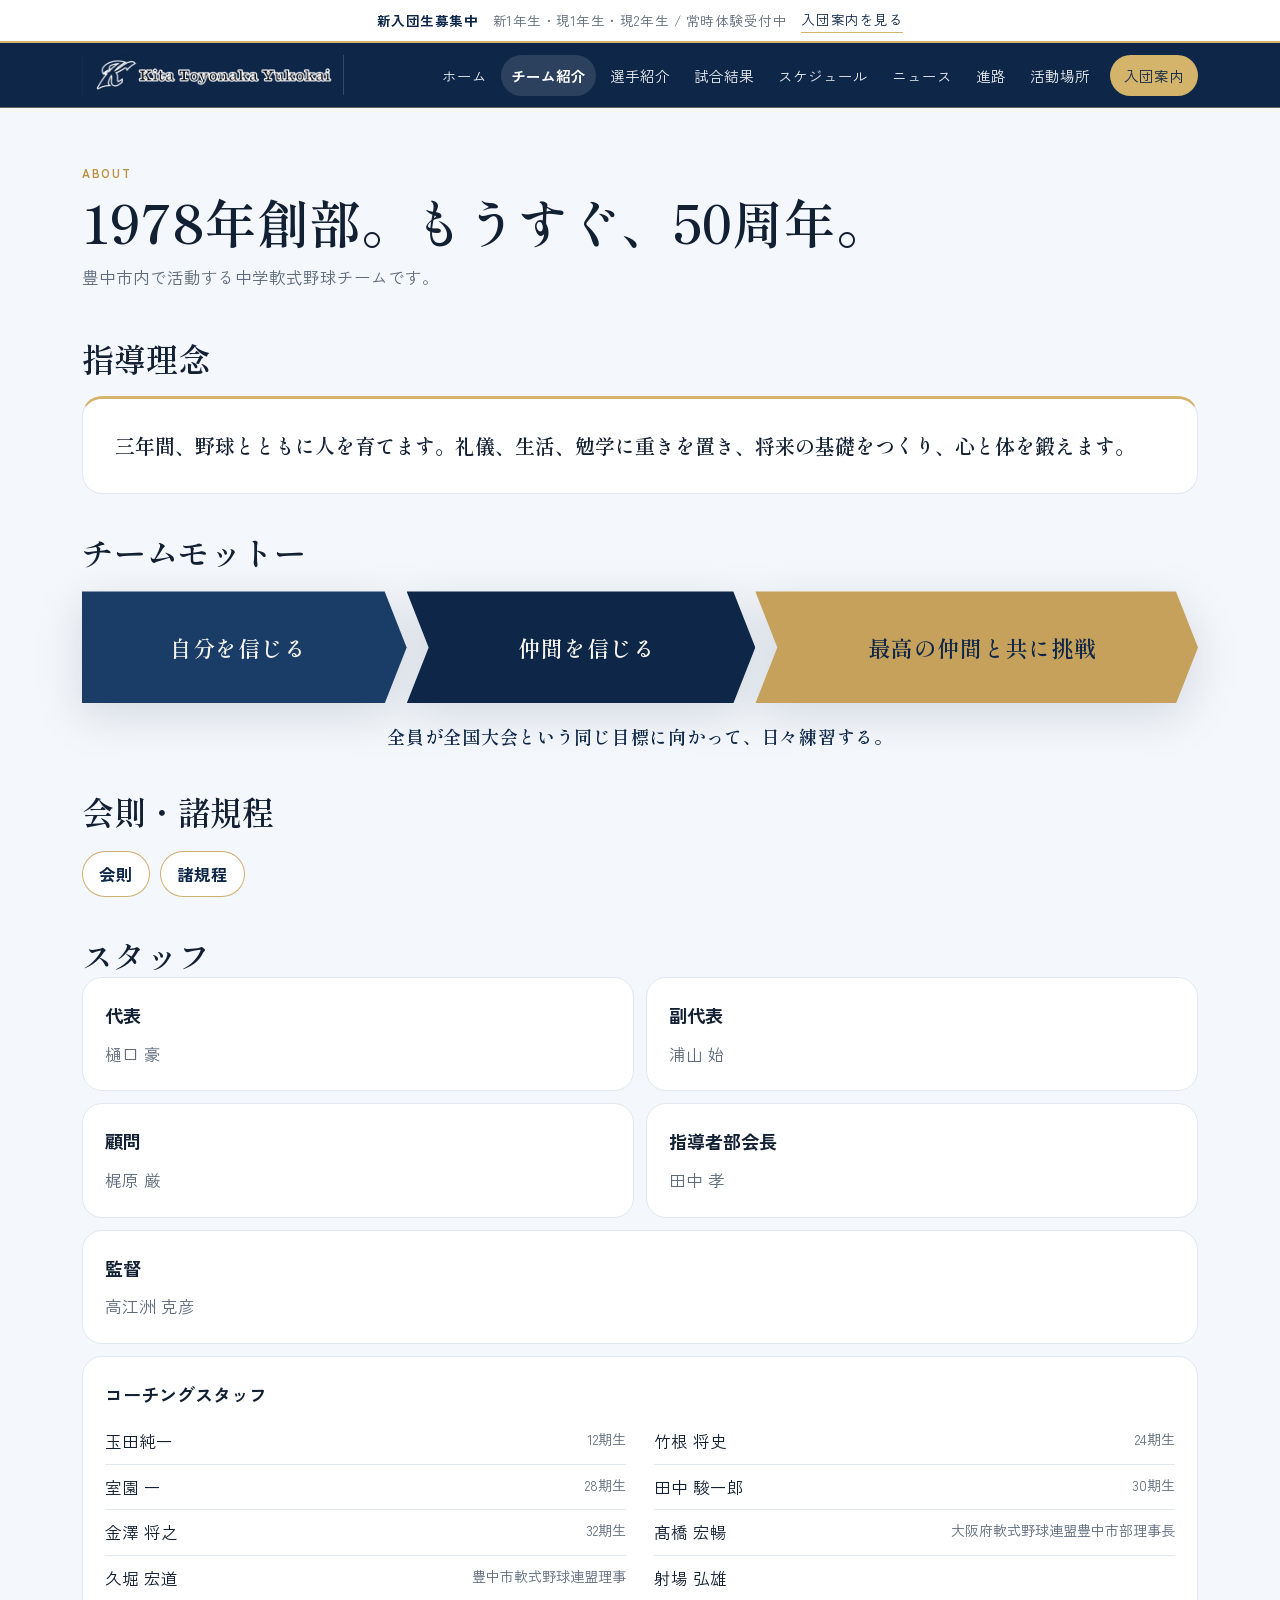
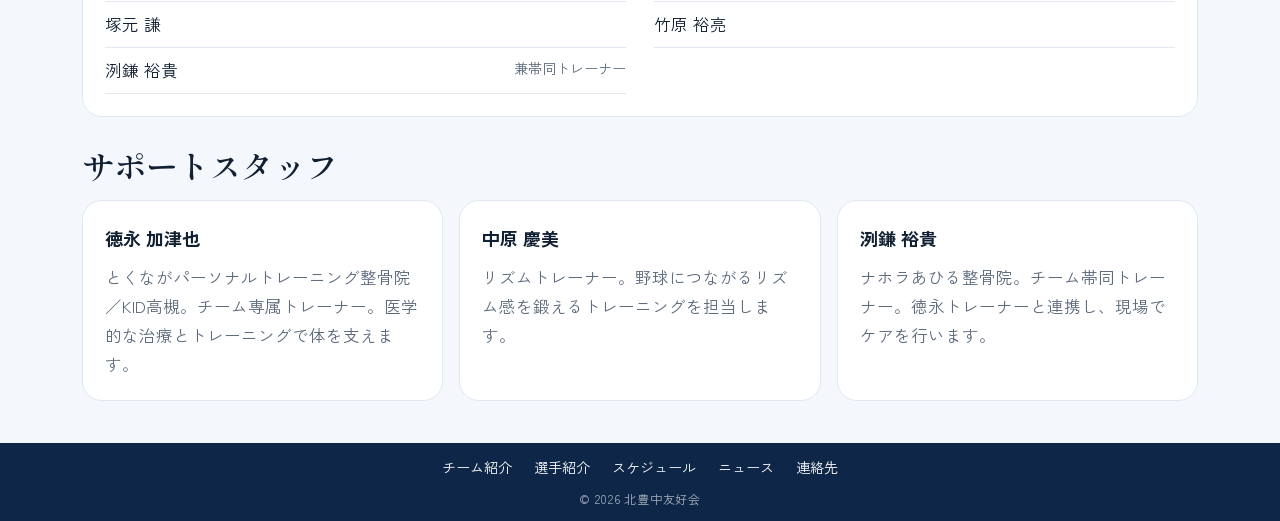
==== about.html @ ba179a0b "HP renewal" ====
<!DOCTYPE html>
<html lang="ja">
<head>
  <meta charset="utf-8">
  <meta name="viewport" content="width=device-width, initial-scale=1">
  <title>チーム紹介 | 北豊中友好会</title>
  <meta name="description" content="1978年創部、もうすぐ50周年を迎える北豊中友好会。指導理念、会則、諸規程、スタッフ紹介。">
  <link rel="icon" href="favicon.png" type="image/png">
  <link rel="preconnect" href="https://fonts.googleapis.com">
  <link rel="preconnect" href="https://fonts.gstatic.com" crossorigin>
  <link href="https://fonts.googleapis.com/css2?family=Shippori+Mincho:wght@500;600;700&family=Zen+Kaku+Gothic+New:wght@400;500;700&display=swap" rel="stylesheet">
  <link rel="stylesheet" href="css/styles.css?v=20261017e">
</head>
<body>
  <a class="skip" href="#main">本文へ</a>
  <header class="site-header">
    <div class="recruit-bar">
      <strong>新入団生募集中</strong>
      <span>新1年生・現1年生・現2年生 / 常時体験受付中</span>
      <a href="join.html">入団案内を見る</a>
    </div>
    <div class="header-row">
      <a class="brand" href="index.html"><img class="brand-logo" src="images/logo-wordmark.png" alt="北豊中友好会 Kita Toyonaka Yukokai"></a>
      <button class="nav-toggle" type="button" data-nav-toggle aria-expanded="false" aria-controls="site-nav">メニュー</button>
      <nav class="nav" id="site-nav" data-nav aria-label="メイン">
        <a href="index.html">ホーム</a>
        <a href="about.html" aria-current="page">チーム紹介</a>
        <a href="roster.html">選手紹介</a>
        <a href="results.html">試合結果</a>
        <a href="schedule.html">スケジュール</a>
        <a href="news.html">ニュース</a>
        <a href="pathways.html">進路</a>
        <a href="grounds.html">活動場所</a>
        <a class="nav-cta" href="join.html">入団案内</a>
      </nav>
    </div>
  </header>
  <main id="main">
    <div class="wrap">
      <header class="page-hero">
        <p class="kicker">ABOUT</p>
        <h1>1978年創部。もうすぐ、50周年。</h1>
        <p class="intro">豊中市内で活動する中学軟式野球チームです。</p>
      </header>

      <section>
        <h2 class="block-title">指導理念</h2>
        <div class="card creed-box">
          <p>三年間、野球とともに人を育てます。礼儀、生活、勉学に重きを置き、将来の基礎をつくり、心と体を鍛えます。</p>
        </div>
      </section>

      <section>
        <h2 class="block-title">チームモットー</h2>
        <ol class="motto">
          <li>自分を信じる</li>
          <li>仲間を信じる</li>
          <li>最高の仲間と共に挑戦</li>
        </ol>
        <p class="motto-line">全員が全国大会という同じ目標に向かって、日々練習する。</p>
      </section>

      <section>
        <h2 class="block-title">会則・諸規程</h2>
        <div class="doc-links">
          <a href="docs/kaisoku.pdf" target="_blank" rel="noopener noreferrer">会則</a>
          <a href="docs/shokitei.pdf" target="_blank" rel="noopener noreferrer">諸規程</a>
        </div>
      </section>

      <section>
        <h2 class="block-title">スタッフ</h2>
        <div class="staff">
          <article class="card"><h3>代表</h3><p>樋口 豪</p></article>
          <article class="card"><h3>副代表</h3><p>浦山 始</p></article>
          <article class="card"><h3>顧問</h3><p>梶原 厳</p></article>
          <article class="card"><h3>指導者部会長</h3><p>田中 孝</p></article>
          <article class="card staff-wide"><h3>監督</h3><p>高江洲 克彦</p></article>
          <article class="card staff-wide">
            <h3>コーチングスタッフ</h3>
            <ul class="staff-list">
              <li>玉田純一<span>12期生</span></li>
              <li>竹根 将史<span>24期生</span></li>
              <li>室園 一<span>28期生</span></li>
              <li>田中 駿一郎<span>30期生</span></li>
              <li>金澤 将之<span>32期生</span></li>
              <li>髙橋 宏暢<span>大阪府軟式野球連盟豊中市部理事長</span></li>
              <li>久堀 宏道<span>豊中市軟式野球連盟理事</span></li>
              <li>射場 弘雄</li>
              <li>塚元 謙</li>
              <li>竹原 裕亮</li>
              <li>洌鎌 裕貴<span>兼帯同トレーナー</span></li>
            </ul>
          </article>
        </div>
        <h3 class="block-title staff-sub">サポートスタッフ</h3>
        <div class="grid-3">
          <article class="card">
            <h3>徳永 加津也</h3>
            <p>とくながパーソナルトレーニング整骨院／KID高槻。チーム専属トレーナー。医学的な治療とトレーニングで体を支えます。</p>
          </article>
          <article class="card">
            <h3>中原 慶美</h3>
            <p>リズムトレーナー。野球につながるリズム感を鍛えるトレーニングを担当します。</p>
          </article>
          <article class="card">
            <h3>洌鎌 裕貴</h3>
            <p>ナホラあひる整骨院。チーム帯同トレーナー。徳永トレーナーと連携し、現場でケアを行います。</p>
          </article>
        </div>
      </section>
    </div>
  </main>
  <footer class="site-footer">
  <nav class="wrap footer-nav" aria-label="フッター">
    <a href="about.html">チーム紹介</a>
    <a href="roster.html">選手紹介</a>
    <a href="schedule.html">スケジュール</a>
    <a href="news.html">ニュース</a>
    <a href="contact.html">連絡先</a>
  </nav>
  <p class="copyright">© 2026 北豊中友好会</p>
</footer>
  <script src="js/main.js"></script>
</body>
</html>
---- css/styles.css ----
:root {
  --bg: #f4f7fb;
  --paper: #ffffff;
  --ink: #122033;
  --muted: #5d6b7c;
  --line: #e2e8f1;
  --forest: #0e2748;
  --forest-2: #1c4578;
  --leaf: #b8923f;
  --mist: #e8eef6;
  --sand: #f8f4ec;
  --clay: #c6a15b;
  --gold: #d4b36a;
  --shadow: 0 18px 40px rgba(14, 39, 72, 0.08);
  --serif: "Shippori Mincho", "Yu Mincho", "Hiragino Mincho ProN", serif;
  --sans: "Zen Kaku Gothic New", "Hiragino Sans", "Yu Gothic", sans-serif;
  --header: 112px;
}

* { box-sizing: border-box; }
html { scroll-behavior: smooth; }
body {
  margin: 0;
  color: var(--ink);
  background: var(--bg);
  font-family: var(--sans);
  font-size: 16.5px;
  line-height: 1.75;
}
img { max-width: 100%; }
a { color: var(--forest-2); }
a:hover { color: var(--clay); }
a:focus-visible, button:focus-visible, input:focus-visible, select:focus-visible, textarea:focus-visible {
  outline: 3px solid var(--leaf);
  outline-offset: 2px;
}
.skip {
  position: absolute;
  left: 16px;
  top: -40px;
  background: #fff;
  padding: 8px 12px;
  z-index: 20;
}
.skip:focus { top: 8px; }

.site-header {
  position: sticky;
  top: 0;
  z-index: 30;
  background: #0e2748;
  box-shadow: inset 0 -1px 0 rgba(212, 179, 106, 0.45);
}
.recruit-bar {
  display: flex;
  justify-content: center;
  gap: 14px;
  align-items: center;
  flex-wrap: wrap;
  background: #fff;
  color: var(--forest);
  border-bottom: 2px solid var(--gold);
  font-size: 13.5px;
  letter-spacing: 0.04em;
  padding: 8px 18px;
}
.recruit-bar span { color: var(--muted); }
.recruit-bar a {
  color: var(--forest);
  text-decoration: none;
  border-bottom: 1px solid var(--gold);
}
.recruit-bar strong { font-weight: 700; }
.header-row {
  max-width: 1160px;
  margin: 0 auto;
  padding: 12px 22px;
  display: flex;
  align-items: center;
  gap: 18px;
}
.brand {
  display: flex;
  align-items: center;
  text-decoration: none;
  color: #fff;
  min-width: 0;
}
.brand-logo {
  display: block;
  height: 40px;
  width: auto;
}
.mark {
  width: 48px;
  height: 48px;
  padding: 7px;
  border-radius: 50%;
  background: var(--forest);
  box-shadow: 0 0 0 1px rgba(212, 179, 106, 0.75);
  object-fit: contain;
  display: block;
}
.brand-name { font-family: var(--serif); font-size: 18px; line-height: 1.2; font-weight: 600; }
.brand-en { display: block; font-family: var(--sans); font-size: 10px; letter-spacing: 0.14em; color: var(--muted); margin-top: 2px; }
.nav-toggle {
  margin-left: auto;
  display: none;
  border: 1px solid rgba(255, 255, 255, 0.45);
  background: transparent;
  color: #fff;
  border-radius: 999px;
  padding: 8px 14px;
  font: inherit;
  cursor: pointer;
}
.nav {
  margin-left: auto;
  display: flex;
  align-items: center;
  gap: 4px;
}
.nav a {
  text-decoration: none;
  color: rgba(255, 255, 255, 0.92);
  font-size: 14.5px;
  padding: 8px 10px;
  border-radius: 999px;
}
.nav a:hover { color: var(--gold); }
.nav a[aria-current="page"] { background: rgba(255, 255, 255, 0.12); color: #fff; font-weight: 700; }
.nav a.nav-cta {
  background: var(--gold);
  color: var(--forest);
  margin-left: 6px;
  padding: 8px 14px;
}
.nav a.nav-cta:hover { color: var(--forest); background: #e2c98a; }

.wrap { max-width: 1160px; margin: 0 auto; padding: 0 22px; }
.hero {
  position: relative;
  overflow: hidden;
  color: #f7f8fb;
  background:
    radial-gradient(900px 420px at 100% 0%, rgba(212, 179, 106, 0.28), transparent 52%),
    linear-gradient(155deg, #0b1c33 0%, #14325c 58%, #24548a 100%);
}
.hero-inner {
  position: relative;
  z-index: 1;
  max-width: 1160px;
  margin: 0 auto;
  padding: 52px 22px 36px;
  display: grid;
  grid-template-columns: 1.15fr 0.85fr;
  gap: 48px;
  align-items: center;
}
.hero-home {
  color: var(--ink);
  background: linear-gradient(180deg, #ffffff 0%, #f7f5f0 100%);
}
.hero-home .hero-inner {
  grid-template-columns: minmax(0, 640px);
  padding: 68px 22px 56px;
}
.hero-home .eyebrow { color: var(--leaf); }
.hero-home .eyebrow::before {
  content: "";
  display: block;
  width: 36px;
  height: 1px;
  margin-bottom: 14px;
  background: var(--gold);
}
.hero-home h1 { color: var(--forest); }
.hero-home .lede { color: var(--muted); }
.hero-home.hero-split .hero-inner {
  grid-template-columns: minmax(0, 1.15fr) minmax(0, 0.85fr);
  align-items: center;
}
.hero-home .btn-line {
  color: var(--forest);
  border-color: rgba(14, 39, 72, 0.35);
}
.hero-home .btn-line:hover {
  color: var(--forest);
  background: rgba(14, 39, 72, 0.06);
}
.hero-home .hero-card {
  background: rgba(255, 255, 255, 0.86);
  border: 1px solid rgba(198, 161, 91, 0.55);
  color: var(--ink);
  box-shadow: 0 12px 28px rgba(14, 39, 72, 0.06);
}
.field-lines {
  position: absolute;
  inset: 0;
  width: 100%;
  height: 100%;
  pointer-events: none;
}
.field-lines line {
  stroke: rgba(198, 161, 91, 0.28);
  stroke-width: 1;
  stroke-linecap: round;
  vector-effect: non-scaling-stroke;
}
.eyebrow {
  letter-spacing: 0.18em;
  font-size: 12px;
  text-transform: uppercase;
  color: rgba(232, 210, 160, 0.92);
  margin: 0 0 14px;
}
.hero h1 {
  font-family: var(--serif);
  font-weight: 600;
  font-size: clamp(46px, 6vw, 78px);
  line-height: 1.08;
  margin: 0 0 18px;
}
.lede { font-size: 18px; max-width: 38rem; margin: 0 0 28px; color: rgba(247, 251, 248, 0.92); }
.hero-inner .lede:last-child { margin-bottom: 0; }
.actions { display: flex; flex-wrap: wrap; gap: 12px; }
.btn {
  display: inline-flex;
  align-items: center;
  justify-content: center;
  text-decoration: none;
  border-radius: 999px;
  padding: 12px 18px;
  font-weight: 700;
  border: 1px solid transparent;
}
.btn-light { background: #fff; color: var(--forest); }
.btn-light:hover { color: var(--clay); }
.btn-line { background: transparent; color: #fff; border-color: rgba(255, 255, 255, 0.45); }
.btn-line:hover { color: #fff; background: rgba(255, 255, 255, 0.08); }
.btn-solid { background: var(--forest); color: #fff; }
.btn-solid:hover { color: #fff; background: var(--forest-2); }
.btn-clay { background: var(--gold); color: var(--forest); }
.btn-clay:hover { color: var(--forest); background: #e2c98a; }
.hero-card {
  background: rgba(255, 255, 255, 0.1);
  border: 1px solid rgba(255, 255, 255, 0.18);
  border-radius: 22px;
  padding: 22px;
  backdrop-filter: blur(8px);
}
.hero-card p { margin: 0; }
.hero-card ol { margin: 14px 0 0; padding-left: 1.2em; }
.hero-card li { margin: 6px 0; }
.diamond {
  position: absolute;
  left: -160px;
  bottom: -180px;
  width: 280px;
  height: 280px;
  border: 1px solid rgba(255, 255, 255, 0.16);
  transform: rotate(45deg);
  border-radius: 28px;
}

.page-hero { padding: 54px 0 18px; }
.page-hero h1 {
  font-family: var(--serif);
  font-size: clamp(34px, 5vw, 52px);
  line-height: 1.2;
  margin: 8px 0 10px;
  font-weight: 600;
}
.kicker { margin: 0; color: var(--leaf); letter-spacing: 0.14em; font-size: 12px; font-weight: 700; }

section { padding: 28px 0 10px; }
.section-head { display: flex; justify-content: space-between; gap: 16px; align-items: end; margin-bottom: 18px; }
.section-head h2, .block-title {
  font-family: var(--serif);
  font-size: 32px;
  line-height: 1.3;
  margin: 0;
  font-weight: 600;
}
.section-head p, .intro { color: var(--muted); margin: 8px 0 0; }

.panel {
  background: var(--paper);
  border: 1px solid var(--line);
  border-radius: 24px;
  box-shadow: var(--shadow);
}
.recruit-panel {
  margin-top: 22px;
  position: relative;
  z-index: 2;
  display: grid;
  grid-template-columns: 1.4fr 0.8fr;
  gap: 0;
  overflow: hidden;
}
.recruit-copy { padding: 32px; }
.recruit-copy h2 { font-family: var(--serif); font-size: 34px; margin: 0 0 8px; font-weight: 600; }
.badge {
  display: inline-block;
  background: #f3e6c4;
  color: var(--forest);
  border-radius: 999px;
  padding: 4px 10px;
  font-size: 12px;
  font-weight: 700;
  letter-spacing: 0.06em;
}
.contact-side {
  background: var(--sand);
  padding: 32px;
  display: flex;
  flex-direction: column;
  justify-content: center;
  gap: 12px;
}
.contact-side a.big {
  display: block;
  text-decoration: none;
  color: var(--ink);
  font-weight: 700;
  font-size: 20px;
}
.contact-side span { display: block; color: var(--muted); font-size: 13px; font-weight: 500; }

.grid-3 { display: grid; grid-template-columns: repeat(3, 1fr); gap: 16px; }
.grid-2 { display: grid; grid-template-columns: 1.15fr 0.85fr; gap: 18px; }
.card { background: var(--paper); border: 1px solid var(--line); border-radius: 20px; padding: 22px; }
.card h3 { margin: 0 0 8px; font-size: 18px; }
.card p { margin: 0; color: var(--muted); }
.card p + p { margin-top: 12px; }
.doc-links { display: flex; flex-wrap: wrap; gap: 10px; margin-top: 18px; }
.doc-links a {
  display: inline-flex;
  align-items: center;
  text-decoration: none;
  color: var(--forest);
  font-weight: 700;
  border: 1px solid rgba(198, 161, 91, 0.85);
  border-radius: 999px;
  padding: 8px 16px;
  background: #fff;
}
.doc-links a:hover { background: #f3e6c4; }
.staff-sub { margin: 28px 0 14px; }
.num {
  font-family: var(--serif);
  color: var(--gold);
  font-size: 13px;
  letter-spacing: 0.12em;
}

.quote {
  background: var(--forest);
  color: #f4f7f4;
  border-radius: 24px;
  padding: 36px;
}
.quote p { font-family: var(--serif); font-size: 22px; line-height: 1.7; margin: 0 0 16px; }
.quote footer { color: rgba(255, 255, 255, 0.75); }

.creed-box {
  margin-top: 16px;
  padding: 28px 32px;
  border-top: 3px solid var(--gold);
}
.creed-box p {
  margin: 0;
  color: var(--ink);
  font-family: var(--serif);
  font-size: 20px;
  font-weight: 600;
  line-height: 1.9;
}
.motto {
  list-style: none;
  margin: 18px 0 0;
  padding: 0;
  display: flex;
  align-items: stretch;
  filter: drop-shadow(0 12px 22px rgba(14, 39, 72, 0.14));
}
.motto li {
  flex: 1 1 0;
  display: flex;
  align-items: center;
  justify-content: center;
  min-height: 112px;
  margin: 0;
  padding: 22px 34px 22px 46px;
  text-align: center;
  font-family: var(--serif);
  font-size: 22px;
  font-weight: 600;
  line-height: 1.45;
  letter-spacing: 0.04em;
  color: #f7f4ec;
  background: #1a3d68;
  clip-path: polygon(0 0, calc(100% - 22px) 0, 100% 50%, calc(100% - 22px) 100%, 0 100%, 22px 50%);
}
.motto li:first-child {
  padding-left: 22px;
  clip-path: polygon(0 0, calc(100% - 22px) 0, 100% 50%, calc(100% - 22px) 100%, 0 100%);
}
.motto li:nth-child(2) { background: var(--forest); }
.motto li:last-child {
  flex: 1.35 1 0;
  color: var(--forest);
  background: var(--clay);
}
.motto-line {
  margin: 18px 0 0;
  text-align: center;
  color: var(--forest);
  font-family: var(--serif);
  font-size: 18px;
  font-weight: 600;
  letter-spacing: 0.04em;
}

.scoreboard { padding: 22px; }
.score-meta { display: flex; justify-content: space-between; gap: 12px; flex-wrap: wrap; margin-bottom: 12px; }
.score-meta strong { font-size: 18px; }
table { width: 100%; border-collapse: collapse; }
th, td { text-align: center; padding: 10px 6px; border-bottom: 1px solid var(--line); font-size: 14.5px; }
th:first-child, td:first-child { text-align: left; }
.total { font-weight: 700; }
.tag {
  display: inline-block;
  min-width: 2.2em;
  text-align: center;
  border-radius: 999px;
  padding: 2px 8px;
  font-size: 12px;
  font-weight: 700;
}
.tag-win { background: #e5f5ec; color: #146b45; }
.tag-loss { background: #f8ece7; color: #8a4630; }
.tag-draw { background: #eef1ef; color: #52615b; }
.tag-practice, .tag-game, .tag-event { background: var(--mist); color: var(--forest); }
.note { color: var(--muted); font-size: 14px; margin: 10px 0 0; }

.news-list { display: grid; gap: 12px; }
.news-item {
  display: grid;
  grid-template-columns: 118px 1fr;
  gap: 16px;
  padding: 16px 18px;
  background: #fff;
  border: 1px solid var(--line);
  border-radius: 16px;
  text-decoration: none;
  color: inherit;
}
.news-item time { color: var(--muted); font-size: 13px; }
.news-item strong { display: block; }
.schedule { display: grid; gap: 8px; }
.schedule li, .plain-list li { list-style: none; }
.schedule { margin: 0; padding: 0; }
.day {
  display: grid;
  grid-template-columns: 92px 72px 1fr;
  gap: 10px;
  align-items: center;
  background: #fff;
  border: 1px solid var(--line);
  border-radius: 14px;
  padding: 12px 14px;
}
.day.is-past { opacity: 0.48; }
.day.is-today { border-color: var(--gold); box-shadow: 0 0 0 3px rgba(198, 161, 91, 0.28); }
.when { font-variant-numeric: tabular-nums; font-weight: 700; }
.home-schedule .is-past { display: none; }
.home-schedule.show-past .is-past { display: grid; }

.players { display: grid; grid-template-columns: repeat(3, 1fr); gap: 12px; }
.player { background: #fff; border: 1px solid var(--line); border-radius: 16px; padding: 16px; }
.player h3 { margin: 0 0 4px; font-size: 18px; }
.player h3 span {
  display: inline-block;
  margin-left: 8px;
  padding: 1px 8px;
  border-radius: 999px;
  background: #f3e6c4;
  color: var(--forest);
  font-family: var(--sans);
  font-size: 11px;
  font-weight: 700;
  letter-spacing: 0.08em;
  vertical-align: 2px;
}
.player p { margin: 0; color: var(--muted); font-size: 14px; }
.open-slot { background: var(--sand); border-style: dashed; }
.staff { display: grid; grid-template-columns: repeat(2, 1fr); gap: 12px; }
.staff-wide { grid-column: 1 / -1; }
.staff-list { list-style: none; margin: 8px 0 0; padding: 0; display: grid; grid-template-columns: 1fr 1fr; gap: 0 28px; }
.staff-list li { display: flex; justify-content: space-between; gap: 12px; padding: 8px 0; border-bottom: 1px solid var(--line); }
.staff-list span { color: var(--muted); font-size: 14px; text-align: right; }
.chips { display: flex; flex-wrap: wrap; gap: 8px; margin-top: 10px; }
.chip { background: var(--mist); color: var(--forest); border-radius: 999px; padding: 6px 10px; font-size: 14px; }

.steps { display: grid; grid-template-columns: repeat(3, 1fr); gap: 14px; }
.step { background: #fff; border-radius: 18px; padding: 20px; border: 1px solid var(--line); }
.step b { font-family: var(--serif); font-size: 28px; color: var(--gold); display: block; }

.fees td:first-child, .fees th:first-child { text-align: left; }
.fees td:last-child, .fees th:last-child { text-align: right; }

.ig-layout { display: block; }
.ig-layout:has(.ig-mount) { display: grid; grid-template-columns: 0.9fr 1.1fr; gap: 18px; align-items: start; }
.ig-intro { padding: 28px; }
.sns-row { display: flex; flex-wrap: wrap; gap: 8px; margin-top: 16px; }
.sns-row a {
  text-decoration: none;
  border: 1px solid var(--line);
  background: #fff;
  border-radius: 999px;
  padding: 8px 12px;
  color: var(--ink);
  font-size: 14px;
}
.ig-mount { background: transparent; border: 0; padding: 0; overflow: visible; min-height: 0; }
.ig-mount iframe, .ig-frame { width: 100%; min-height: 480px; border: 0; border-radius: 20px; background: #fff; }
.ig-live {
  height: 100%;
  min-height: 280px;
  border-radius: 20px;
  padding: 32px 28px;
  color: #f7fbf8;
  background:
    radial-gradient(420px 220px at 100% 0%, rgba(212, 179, 106, 0.28), transparent 55%),
    linear-gradient(160deg, #0e2748, #24548a);
  display: flex;
  flex-direction: column;
  justify-content: flex-end;
  gap: 8px;
}
.ig-live strong { font-family: var(--serif); font-size: 32px; font-weight: 600; }
.ig-live p { margin: 0; }
.ig-live .btn { align-self: flex-start; margin-top: 10px; }

form { display: grid; gap: 12px; }
label { font-weight: 700; font-size: 14px; display: grid; gap: 6px; }
input, select, textarea {
  font: inherit;
  padding: 12px 12px;
  border-radius: 12px;
  border: 1px solid #d5deea;
  background: #fff;
  color: var(--ink);
}
textarea { min-height: 140px; resize: vertical; }
.form-note { color: var(--muted); font-size: 14px; }

footer.site-footer {
  margin-top: 32px;
  background: var(--forest);
  padding: 12px 0;
}
.footer-nav {
  display: flex;
  flex-wrap: wrap;
  justify-content: center;
  gap: 6px 22px;
}
.site-footer a {
  color: #fff;
  text-decoration: none;
  font-size: 14px;
}
.site-footer a:hover { color: var(--gold); }
.copyright {
  margin: 8px 0 0;
  text-align: center;
  color: rgba(255, 255, 255, 0.62);
  font-size: 12px;
  letter-spacing: 0.06em;
}

.shot {
  position: relative;
  margin: 0;
  min-height: 180px;
  border-radius: 22px;
  overflow: hidden;
  background:
    radial-gradient(280px 160px at 100% 0%, rgba(212, 179, 106, 0.28), transparent 60%),
    linear-gradient(160deg, #16325c, #0c1e38);
  box-shadow: inset 0 0 0 1px rgba(212, 179, 106, 0.35);
}
.shot img {
  position: absolute;
  inset: 0;
  width: 100%;
  height: 100%;
  object-fit: cover;
}
.shot figcaption {
  position: absolute;
  z-index: 1;
  left: 0;
  right: 0;
  bottom: 0;
  margin: 0;
  padding: 36px 16px 14px;
  color: #fff;
  font-size: 13px;
  letter-spacing: 0.08em;
  background: linear-gradient(transparent, rgba(8, 18, 36, 0.62));
}
.shot:not(:has(img))::before {
  content: "";
  position: absolute;
  inset: 14px;
  border: 1px solid rgba(212, 179, 106, 0.45);
  border-radius: 14px;
}
.slideshow {
  position: relative;
  height: auto;
  aspect-ratio: 680 / 390;
  margin-top: 28px;
  border-radius: 24px;
  overflow: hidden;
  background:
    radial-gradient(280px 160px at 100% 0%, rgba(212, 179, 106, 0.28), transparent 60%),
    linear-gradient(160deg, #16325c, #0c1e38);
  box-shadow: inset 0 0 0 1px rgba(212, 179, 106, 0.35);
}
.slideshow-track,
.slideshow .slide {
  position: absolute;
  inset: 0;
}
.slideshow .slide {
  margin: 0;
  min-height: 0;
  height: 100%;
  border-radius: 0;
  box-shadow: none;
  background: transparent;
  opacity: 0;
  transition: opacity 0.6s ease;
}
.slideshow .slide img {
  object-fit: contain;
  object-position: center;
  transform: scale(1.06);
  transform-origin: center center;
}
.slideshow .slide.is-active img {
  animation: slide-zoom-out 10s ease-out forwards;
}
.slideshow:hover .slide.is-active img,
.slideshow:focus-within .slide.is-active img {
  animation-play-state: paused;
}
@keyframes slide-zoom-out {
  from { transform: scale(1.06); }
  to { transform: scale(1); }
}
.slideshow .slide.is-active {
  opacity: 1;
  z-index: 1;
}
.slideshow:not(.is-ready) .slide-btn,
.slideshow:not(.is-ready) .slide-dots,
.slideshow.is-single .slide-btn,
.slideshow.is-single .slide-dots {
  display: none;
}
.slide-btn {
  position: absolute;
  z-index: 2;
  top: 50%;
  width: 42px;
  height: 42px;
  margin-top: -21px;
  border: 1px solid rgba(212, 179, 106, 0.75);
  border-radius: 50%;
  background: rgba(8, 18, 36, 0.42);
  color: #fff;
  font-size: 28px;
  line-height: 1;
  cursor: pointer;
}
.slide-btn:hover { background: rgba(8, 18, 36, 0.68); color: var(--gold); }
.slide-prev { left: 14px; }
.slide-next { right: 14px; }
.slide-dots {
  position: absolute;
  z-index: 2;
  right: 16px;
  bottom: 16px;
  display: flex;
  gap: 8px;
}
.slide-dot {
  width: 8px;
  height: 8px;
  padding: 0;
  border: 0;
  border-radius: 50%;
  background: rgba(255, 255, 255, 0.5);
  cursor: pointer;
}
.slide-dot.is-active { background: var(--gold); }
.slideshow .shot figcaption {
  left: 16px;
  right: auto;
  bottom: 16px;
  padding: 6px 12px;
  border-radius: 999px;
  background: rgba(8, 18, 36, 0.55);
  letter-spacing: 0.12em;
}

@media (max-width: 980px) {
  .nav-toggle { display: inline-flex; }
  .nav {
    display: none;
    position: absolute;
    left: 0;
    right: 0;
    top: 100%;
    background: #f7f9fc;
    border-bottom: 1px solid var(--line);
    flex-direction: column;
    align-items: stretch;
    padding: 10px 16px 16px;
  }
  .nav.is-open { display: flex; }
  .nav a { color: var(--ink); }
  .nav a:hover { color: var(--forest-2); }
  .nav a[aria-current="page"] { background: var(--mist); color: var(--forest); }
  .nav a.nav-cta { margin: 6px 0 0; text-align: center; color: var(--forest); }
  .brand-logo { height: 32px; }
}

@media (max-width: 860px) {
  .hero-inner, .recruit-panel, .grid-3, .grid-2, .players, .staff, .steps, .ig-layout {
    grid-template-columns: 1fr;
  }
  .motto { flex-direction: column; filter: none; }
  .motto li,
  .motto li:first-child,
  .motto li:last-child {
    flex: none;
    width: 100%;
    min-height: 84px;
    margin: 0 0 -1px;
    padding: 18px 20px 30px;
    clip-path: polygon(0 0, 100% 0, 100% calc(100% - 16px), 50% 100%, 0 calc(100% - 16px));
  }
  .motto li:last-child { margin-bottom: 0; }
  .staff-list { grid-template-columns: 1fr; }
  .hero-inner { padding: 28px 22px 32px; }
  .hero-home .hero-inner,
  .hero-home.hero-split .hero-inner { padding: 40px 22px 36px; grid-template-columns: 1fr; }
  .slideshow { height: auto; }
  .day, .news-item { grid-template-columns: 1fr; gap: 4px; }
  .home-schedule .is-past { display: none; }
  .home-schedule.show-past .is-past { display: grid; }
}

@media (prefers-reduced-motion: reduce) {
  html { scroll-behavior: auto; }
  .slideshow .slide { transition: none; }
  .slideshow .slide.is-active img { animation: none; transform: none; }
}
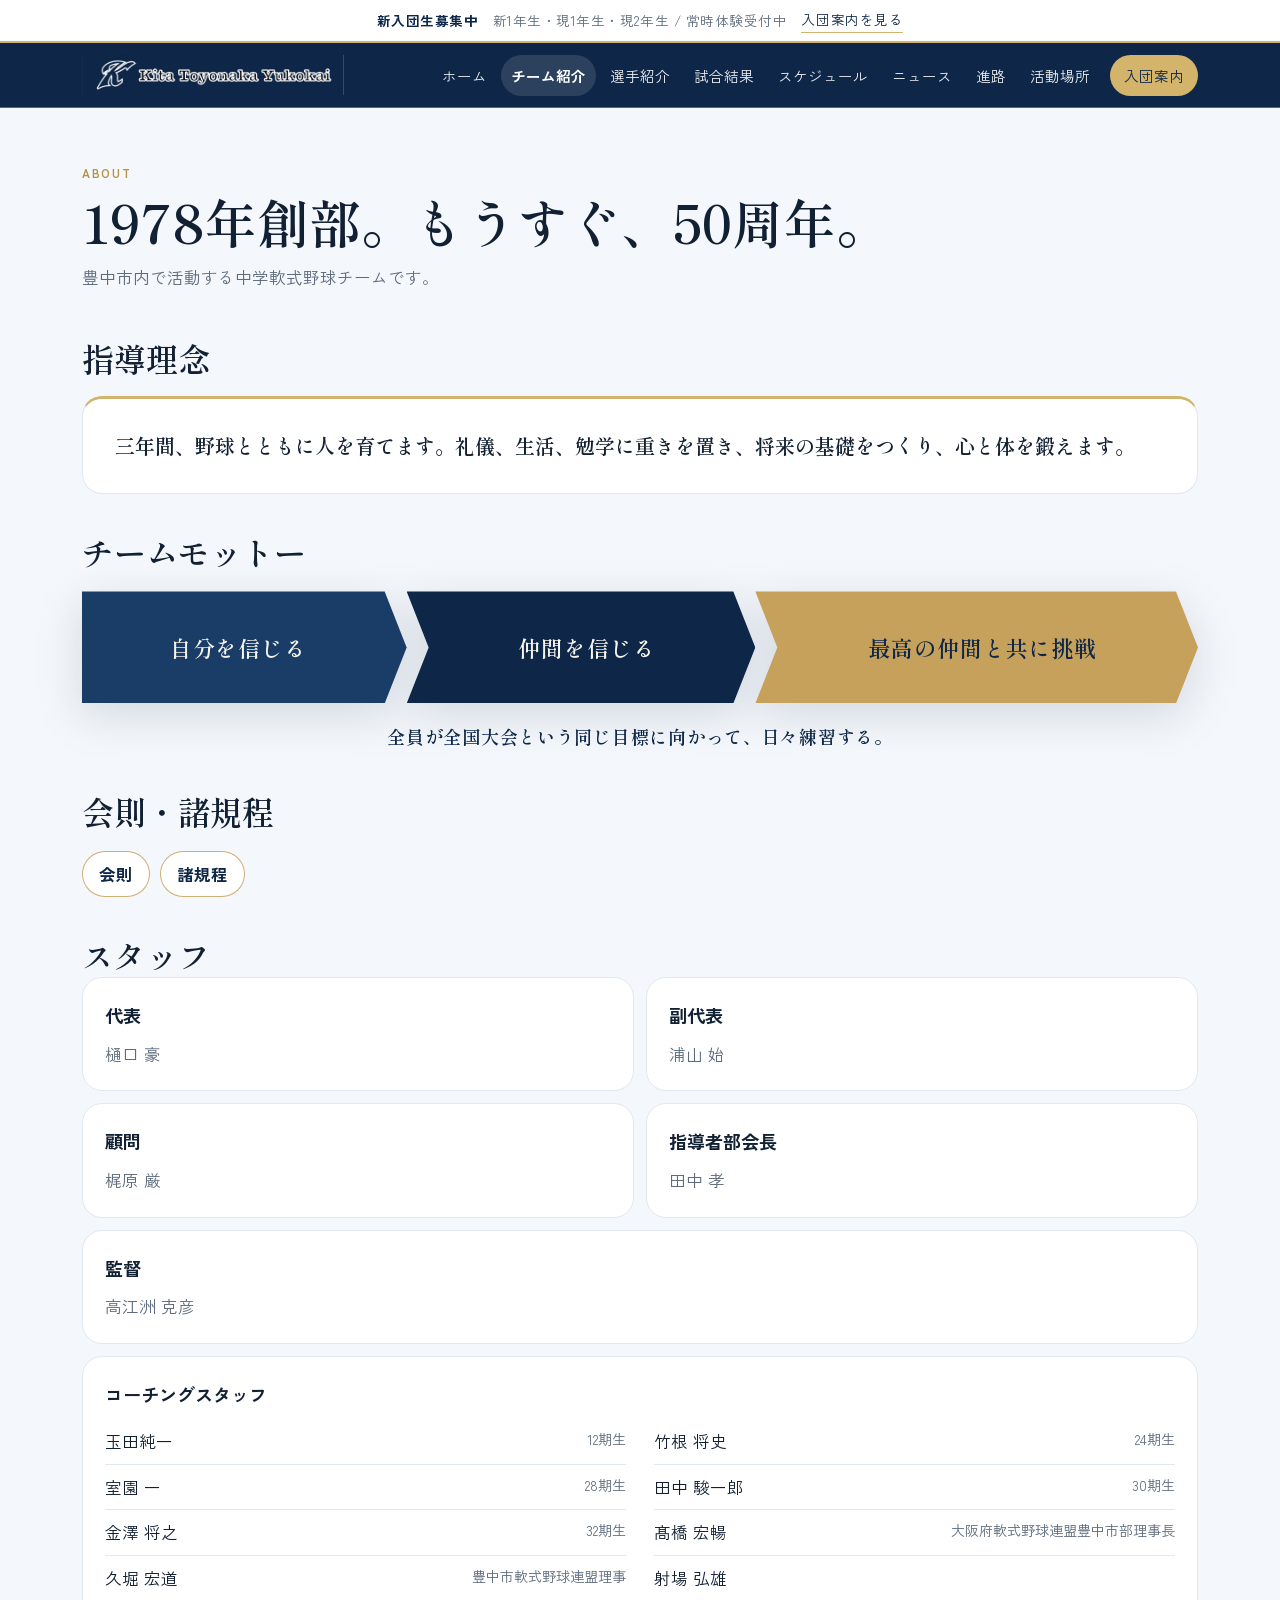
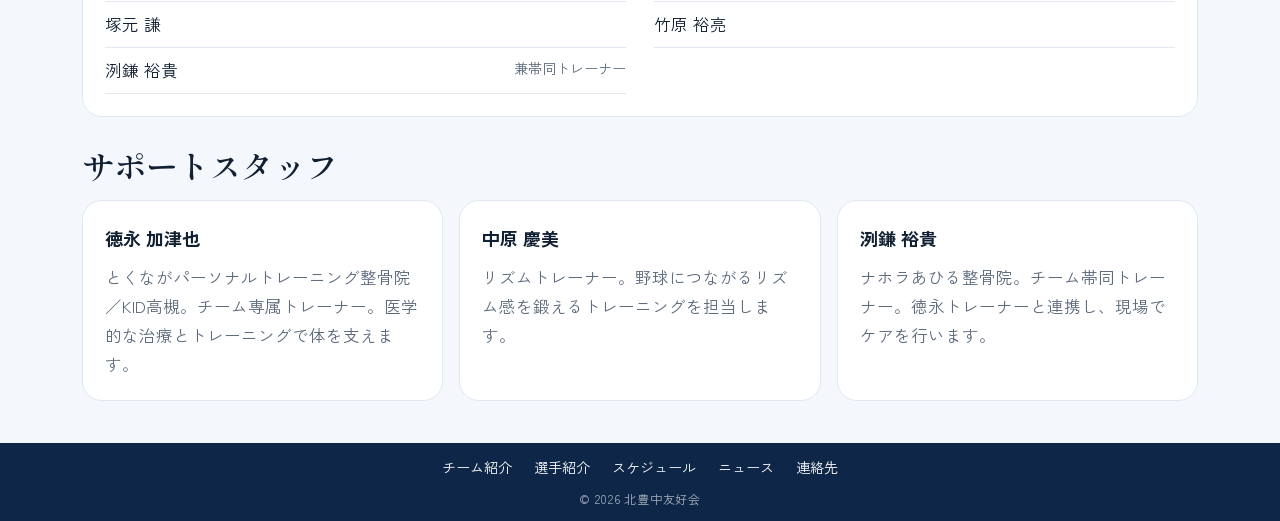
==== commit 15db5df7: "update" ====
--- a/about.html
+++ b/about.html
@@ -1,126 +1,126 @@
-<!DOCTYPE html>
-<html lang="ja">
-<head>
-  <meta charset="utf-8">
-  <meta name="viewport" content="width=device-width, initial-scale=1">
-  <title>チーム紹介 | 北豊中友好会</title>
-  <meta name="description" content="1978年創部、もうすぐ50周年を迎える北豊中友好会。指導理念、会則、諸規程、スタッフ紹介。">
-  <link rel="icon" href="favicon.png" type="image/png">
-  <link rel="preconnect" href="https://fonts.googleapis.com">
-  <link rel="preconnect" href="https://fonts.gstatic.com" crossorigin>
-  <link href="https://fonts.googleapis.com/css2?family=Shippori+Mincho:wght@500;600;700&family=Zen+Kaku+Gothic+New:wght@400;500;700&display=swap" rel="stylesheet">
-  <link rel="stylesheet" href="css/styles.css?v=20261017e">
-</head>
-<body>
-  <a class="skip" href="#main">本文へ</a>
-  <header class="site-header">
-    <div class="recruit-bar">
-      <strong>新入団生募集中</strong>
-      <span>新1年生・現1年生・現2年生 / 常時体験受付中</span>
-      <a href="join.html">入団案内を見る</a>
-    </div>
-    <div class="header-row">
-      <a class="brand" href="index.html"><img class="brand-logo" src="images/logo-wordmark.png" alt="北豊中友好会 Kita Toyonaka Yukokai"></a>
-      <button class="nav-toggle" type="button" data-nav-toggle aria-expanded="false" aria-controls="site-nav">メニュー</button>
-      <nav class="nav" id="site-nav" data-nav aria-label="メイン">
-        <a href="index.html">ホーム</a>
-        <a href="about.html" aria-current="page">チーム紹介</a>
-        <a href="roster.html">選手紹介</a>
-        <a href="results.html">試合結果</a>
-        <a href="schedule.html">スケジュール</a>
-        <a href="news.html">ニュース</a>
-        <a href="pathways.html">進路</a>
-        <a href="grounds.html">活動場所</a>
-        <a class="nav-cta" href="join.html">入団案内</a>
-      </nav>
-    </div>
-  </header>
-  <main id="main">
-    <div class="wrap">
-      <header class="page-hero">
-        <p class="kicker">ABOUT</p>
-        <h1>1978年創部。もうすぐ、50周年。</h1>
-        <p class="intro">豊中市内で活動する中学軟式野球チームです。</p>
-      </header>
-
-      <section>
-        <h2 class="block-title">指導理念</h2>
-        <div class="card creed-box">
-          <p>三年間、野球とともに人を育てます。礼儀、生活、勉学に重きを置き、将来の基礎をつくり、心と体を鍛えます。</p>
-        </div>
-      </section>
-
-      <section>
-        <h2 class="block-title">チームモットー</h2>
-        <ol class="motto">
-          <li>自分を信じる</li>
-          <li>仲間を信じる</li>
-          <li>最高の仲間と共に挑戦</li>
-        </ol>
-        <p class="motto-line">全員が全国大会という同じ目標に向かって、日々練習する。</p>
-      </section>
-
-      <section>
-        <h2 class="block-title">会則・諸規程</h2>
-        <div class="doc-links">
-          <a href="docs/kaisoku.pdf" target="_blank" rel="noopener noreferrer">会則</a>
-          <a href="docs/shokitei.pdf" target="_blank" rel="noopener noreferrer">諸規程</a>
-        </div>
-      </section>
-
-      <section>
-        <h2 class="block-title">スタッフ</h2>
-        <div class="staff">
-          <article class="card"><h3>代表</h3><p>樋口 豪</p></article>
-          <article class="card"><h3>副代表</h3><p>浦山 始</p></article>
-          <article class="card"><h3>顧問</h3><p>梶原 厳</p></article>
-          <article class="card"><h3>指導者部会長</h3><p>田中 孝</p></article>
-          <article class="card staff-wide"><h3>監督</h3><p>高江洲 克彦</p></article>
-          <article class="card staff-wide">
-            <h3>コーチングスタッフ</h3>
-            <ul class="staff-list">
-              <li>玉田純一<span>12期生</span></li>
-              <li>竹根 将史<span>24期生</span></li>
-              <li>室園 一<span>28期生</span></li>
-              <li>田中 駿一郎<span>30期生</span></li>
-              <li>金澤 将之<span>32期生</span></li>
-              <li>髙橋 宏暢<span>大阪府軟式野球連盟豊中市部理事長</span></li>
-              <li>久堀 宏道<span>豊中市軟式野球連盟理事</span></li>
-              <li>射場 弘雄</li>
-              <li>塚元 謙</li>
-              <li>竹原 裕亮</li>
-              <li>洌鎌 裕貴<span>兼帯同トレーナー</span></li>
-            </ul>
-          </article>
-        </div>
-        <h3 class="block-title staff-sub">サポートスタッフ</h3>
-        <div class="grid-3">
-          <article class="card">
-            <h3>徳永 加津也</h3>
-            <p>とくながパーソナルトレーニング整骨院／KID高槻。チーム専属トレーナー。医学的な治療とトレーニングで体を支えます。</p>
-          </article>
-          <article class="card">
-            <h3>中原 慶美</h3>
-            <p>リズムトレーナー。野球につながるリズム感を鍛えるトレーニングを担当します。</p>
-          </article>
-          <article class="card">
-            <h3>洌鎌 裕貴</h3>
-            <p>ナホラあひる整骨院。チーム帯同トレーナー。徳永トレーナーと連携し、現場でケアを行います。</p>
-          </article>
-        </div>
-      </section>
-    </div>
-  </main>
-  <footer class="site-footer">
-  <nav class="wrap footer-nav" aria-label="フッター">
-    <a href="about.html">チーム紹介</a>
-    <a href="roster.html">選手紹介</a>
-    <a href="schedule.html">スケジュール</a>
-    <a href="news.html">ニュース</a>
-    <a href="contact.html">連絡先</a>
-  </nav>
-  <p class="copyright">© 2026 北豊中友好会</p>
-</footer>
-  <script src="js/main.js"></script>
-</body>
-</html>
+<!DOCTYPE html>
+<html lang="ja">
+<head>
+  <meta charset="utf-8">
+  <meta name="viewport" content="width=device-width, initial-scale=1">
+  <title>チーム紹介 | 北豊中友好会</title>
+  <meta name="description" content="1978年創部、もうすぐ50周年を迎える北豊中友好会。指導理念、会則、諸規程、スタッフ紹介。">
+  <link rel="icon" href="favicon.png" type="image/png">
+  <link rel="preconnect" href="https://fonts.googleapis.com">
+  <link rel="preconnect" href="https://fonts.gstatic.com" crossorigin>
+  <link href="https://fonts.googleapis.com/css2?family=Shippori+Mincho:wght@500;600;700&family=Zen+Kaku+Gothic+New:wght@400;500;700&display=swap" rel="stylesheet">
+  <link rel="stylesheet" href="css/styles.css?v=20261017e">
+</head>
+<body>
+  <a class="skip" href="#main">本文へ</a>
+  <header class="site-header">
+    <div class="recruit-bar">
+      <strong>新入団生募集中</strong>
+      <span>新1年生・現1年生・現2年生 / 常時体験受付中</span>
+      <a href="join.html">入団案内を見る</a>
+    </div>
+    <div class="header-row">
+      <a class="brand" href="index.html"><img class="brand-logo" src="images/logo-wordmark.png" alt="北豊中友好会 Kita Toyonaka Yukokai"></a>
+      <button class="nav-toggle" type="button" data-nav-toggle aria-expanded="false" aria-controls="site-nav">メニュー</button>
+      <nav class="nav" id="site-nav" data-nav aria-label="メイン">
+        <a href="index.html">ホーム</a>
+        <a href="about.html" aria-current="page">チーム紹介</a>
+        <a href="roster.html">選手紹介</a>
+        <a href="results.html">試合結果</a>
+        <a href="schedule.html">スケジュール</a>
+        <a href="news.html">ニュース</a>
+        <a href="pathways.html">進路</a>
+        <a href="grounds.html">活動場所</a>
+        <a class="nav-cta" href="join.html">入団案内</a>
+      </nav>
+    </div>
+  </header>
+  <main id="main">
+    <div class="wrap">
+      <header class="page-hero">
+        <p class="kicker">ABOUT</p>
+        <h1>1978年創部。もうすぐ、50周年。</h1>
+        <p class="intro">豊中市内で活動する中学軟式野球チームです。</p>
+      </header>
+
+      <section>
+        <h2 class="block-title">指導理念</h2>
+        <div class="card creed-box">
+          <p>三年間、野球とともに人を育てます。礼儀、生活、勉学に重きを置き、将来の基礎をつくり、心と体を鍛えます。</p>
+        </div>
+      </section>
+
+      <section>
+        <h2 class="block-title">チームモットー</h2>
+        <ol class="motto">
+          <li>自分を信じる</li>
+          <li>仲間を信じる</li>
+          <li>最高の仲間と共に挑戦</li>
+        </ol>
+        <p class="motto-line">全員が全国大会という同じ目標に向かって、日々練習する。</p>
+      </section>
+
+      <section>
+        <h2 class="block-title">会則・諸規程</h2>
+        <div class="doc-links">
+          <a href="docs/kaisoku.pdf" target="_blank" rel="noopener noreferrer">会則</a>
+          <a href="docs/shokitei.pdf" target="_blank" rel="noopener noreferrer">諸規程</a>
+        </div>
+      </section>
+
+      <section>
+        <h2 class="block-title">スタッフ</h2>
+        <div class="staff">
+          <article class="card"><h3>代表</h3><p>樋口 豪</p></article>
+          <article class="card"><h3>副代表</h3><p>浦山 始</p></article>
+          <article class="card"><h3>顧問</h3><p>梶原 厳</p></article>
+          <article class="card"><h3>指導者部会長</h3><p>田中 孝</p></article>
+          <article class="card staff-wide"><h3>監督</h3><p>高江洲 克彦</p></article>
+          <article class="card staff-wide">
+            <h3>コーチングスタッフ</h3>
+            <ul class="staff-list">
+              <li>玉田純一<span>12期生</span></li>
+              <li>竹根 将史<span>24期生</span></li>
+              <li>室園 一<span>28期生</span></li>
+              <li>田中 駿一郎<span>30期生</span></li>
+              <li>金澤 将之<span>32期生</span></li>
+              <li>髙橋 宏暢<span>大阪府軟式野球連盟豊中市部理事長</span></li>
+              <li>久堀 宏道<span>豊中市軟式野球連盟理事</span></li>
+              <li>射場 弘雄</li>
+              <li>塚元 謙</li>
+              <li>竹原 裕亮</li>
+              <li>洌鎌 裕貴<span>兼帯同トレーナー</span></li>
+            </ul>
+          </article>
+        </div>
+        <h3 class="block-title staff-sub">サポートスタッフ</h3>
+        <div class="grid-3">
+          <article class="card">
+            <h3>徳永 加津也</h3>
+            <p>とくながパーソナルトレーニング整骨院／KID高槻。チーム専属トレーナー。医学的な治療とトレーニングで体を支えます。</p>
+          </article>
+          <article class="card">
+            <h3>中原 慶美</h3>
+            <p>リズムトレーナー。野球につながるリズム感を鍛えるトレーニングを担当します。</p>
+          </article>
+          <article class="card">
+            <h3>洌鎌 裕貴</h3>
+            <p>ナホラあひる整骨院。チーム帯同トレーナー。徳永トレーナーと連携し、現場でケアを行います。</p>
+          </article>
+        </div>
+      </section>
+    </div>
+  </main>
+  <footer class="site-footer">
+  <nav class="wrap footer-nav" aria-label="フッター">
+    <a href="about.html">チーム紹介</a>
+    <a href="roster.html">選手紹介</a>
+    <a href="schedule.html">スケジュール</a>
+    <a href="news.html">ニュース</a>
+    <a href="contact.html">連絡先</a>
+  </nav>
+  <p class="copyright">© 2026 北豊中友好会</p>
+</footer>
+  <script src="js/main.js"></script>
+</body>
+</html>
--- a/css/styles.css
+++ b/css/styles.css
@@ -1,775 +1,836 @@
-:root {
-  --bg: #f4f7fb;
-  --paper: #ffffff;
-  --ink: #122033;
-  --muted: #5d6b7c;
-  --line: #e2e8f1;
-  --forest: #0e2748;
-  --forest-2: #1c4578;
-  --leaf: #b8923f;
-  --mist: #e8eef6;
-  --sand: #f8f4ec;
-  --clay: #c6a15b;
-  --gold: #d4b36a;
-  --shadow: 0 18px 40px rgba(14, 39, 72, 0.08);
-  --serif: "Shippori Mincho", "Yu Mincho", "Hiragino Mincho ProN", serif;
-  --sans: "Zen Kaku Gothic New", "Hiragino Sans", "Yu Gothic", sans-serif;
-  --header: 112px;
-}
-
-* { box-sizing: border-box; }
-html { scroll-behavior: smooth; }
-body {
-  margin: 0;
-  color: var(--ink);
-  background: var(--bg);
-  font-family: var(--sans);
-  font-size: 16.5px;
-  line-height: 1.75;
-}
-img { max-width: 100%; }
-a { color: var(--forest-2); }
-a:hover { color: var(--clay); }
-a:focus-visible, button:focus-visible, input:focus-visible, select:focus-visible, textarea:focus-visible {
-  outline: 3px solid var(--leaf);
-  outline-offset: 2px;
-}
-.skip {
-  position: absolute;
-  left: 16px;
-  top: -40px;
-  background: #fff;
-  padding: 8px 12px;
-  z-index: 20;
-}
-.skip:focus { top: 8px; }
-
-.site-header {
-  position: sticky;
-  top: 0;
-  z-index: 30;
-  background: #0e2748;
-  box-shadow: inset 0 -1px 0 rgba(212, 179, 106, 0.45);
-}
-.recruit-bar {
-  display: flex;
-  justify-content: center;
-  gap: 14px;
-  align-items: center;
-  flex-wrap: wrap;
-  background: #fff;
-  color: var(--forest);
-  border-bottom: 2px solid var(--gold);
-  font-size: 13.5px;
-  letter-spacing: 0.04em;
-  padding: 8px 18px;
-}
-.recruit-bar span { color: var(--muted); }
-.recruit-bar a {
-  color: var(--forest);
-  text-decoration: none;
-  border-bottom: 1px solid var(--gold);
-}
-.recruit-bar strong { font-weight: 700; }
-.header-row {
-  max-width: 1160px;
-  margin: 0 auto;
-  padding: 12px 22px;
-  display: flex;
-  align-items: center;
-  gap: 18px;
-}
-.brand {
-  display: flex;
-  align-items: center;
-  text-decoration: none;
-  color: #fff;
-  min-width: 0;
-}
-.brand-logo {
-  display: block;
-  height: 40px;
-  width: auto;
-}
-.mark {
-  width: 48px;
-  height: 48px;
-  padding: 7px;
-  border-radius: 50%;
-  background: var(--forest);
-  box-shadow: 0 0 0 1px rgba(212, 179, 106, 0.75);
-  object-fit: contain;
-  display: block;
-}
-.brand-name { font-family: var(--serif); font-size: 18px; line-height: 1.2; font-weight: 600; }
-.brand-en { display: block; font-family: var(--sans); font-size: 10px; letter-spacing: 0.14em; color: var(--muted); margin-top: 2px; }
-.nav-toggle {
-  margin-left: auto;
-  display: none;
-  border: 1px solid rgba(255, 255, 255, 0.45);
-  background: transparent;
-  color: #fff;
-  border-radius: 999px;
-  padding: 8px 14px;
-  font: inherit;
-  cursor: pointer;
-}
-.nav {
-  margin-left: auto;
-  display: flex;
-  align-items: center;
-  gap: 4px;
-}
-.nav a {
-  text-decoration: none;
-  color: rgba(255, 255, 255, 0.92);
-  font-size: 14.5px;
-  padding: 8px 10px;
-  border-radius: 999px;
-}
-.nav a:hover { color: var(--gold); }
-.nav a[aria-current="page"] { background: rgba(255, 255, 255, 0.12); color: #fff; font-weight: 700; }
-.nav a.nav-cta {
-  background: var(--gold);
-  color: var(--forest);
-  margin-left: 6px;
-  padding: 8px 14px;
-}
-.nav a.nav-cta:hover { color: var(--forest); background: #e2c98a; }
-
-.wrap { max-width: 1160px; margin: 0 auto; padding: 0 22px; }
-.hero {
-  position: relative;
-  overflow: hidden;
-  color: #f7f8fb;
-  background:
-    radial-gradient(900px 420px at 100% 0%, rgba(212, 179, 106, 0.28), transparent 52%),
-    linear-gradient(155deg, #0b1c33 0%, #14325c 58%, #24548a 100%);
-}
-.hero-inner {
-  position: relative;
-  z-index: 1;
-  max-width: 1160px;
-  margin: 0 auto;
-  padding: 52px 22px 36px;
-  display: grid;
-  grid-template-columns: 1.15fr 0.85fr;
-  gap: 48px;
-  align-items: center;
-}
-.hero-home {
-  color: var(--ink);
-  background: linear-gradient(180deg, #ffffff 0%, #f7f5f0 100%);
-}
-.hero-home .hero-inner {
-  grid-template-columns: minmax(0, 640px);
-  padding: 68px 22px 56px;
-}
-.hero-home .eyebrow { color: var(--leaf); }
-.hero-home .eyebrow::before {
-  content: "";
-  display: block;
-  width: 36px;
-  height: 1px;
-  margin-bottom: 14px;
-  background: var(--gold);
-}
-.hero-home h1 { color: var(--forest); }
-.hero-home .lede { color: var(--muted); }
-.hero-home.hero-split .hero-inner {
-  grid-template-columns: minmax(0, 1.15fr) minmax(0, 0.85fr);
-  align-items: center;
-}
-.hero-home .btn-line {
-  color: var(--forest);
-  border-color: rgba(14, 39, 72, 0.35);
-}
-.hero-home .btn-line:hover {
-  color: var(--forest);
-  background: rgba(14, 39, 72, 0.06);
-}
-.hero-home .hero-card {
-  background: rgba(255, 255, 255, 0.86);
-  border: 1px solid rgba(198, 161, 91, 0.55);
-  color: var(--ink);
-  box-shadow: 0 12px 28px rgba(14, 39, 72, 0.06);
-}
-.field-lines {
-  position: absolute;
-  inset: 0;
-  width: 100%;
-  height: 100%;
-  pointer-events: none;
-}
-.field-lines line {
-  stroke: rgba(198, 161, 91, 0.28);
-  stroke-width: 1;
-  stroke-linecap: round;
-  vector-effect: non-scaling-stroke;
-}
-.eyebrow {
-  letter-spacing: 0.18em;
-  font-size: 12px;
-  text-transform: uppercase;
-  color: rgba(232, 210, 160, 0.92);
-  margin: 0 0 14px;
-}
-.hero h1 {
-  font-family: var(--serif);
-  font-weight: 600;
-  font-size: clamp(46px, 6vw, 78px);
-  line-height: 1.08;
-  margin: 0 0 18px;
-}
-.lede { font-size: 18px; max-width: 38rem; margin: 0 0 28px; color: rgba(247, 251, 248, 0.92); }
-.hero-inner .lede:last-child { margin-bottom: 0; }
-.actions { display: flex; flex-wrap: wrap; gap: 12px; }
-.btn {
-  display: inline-flex;
-  align-items: center;
-  justify-content: center;
-  text-decoration: none;
-  border-radius: 999px;
-  padding: 12px 18px;
-  font-weight: 700;
-  border: 1px solid transparent;
-}
-.btn-light { background: #fff; color: var(--forest); }
-.btn-light:hover { color: var(--clay); }
-.btn-line { background: transparent; color: #fff; border-color: rgba(255, 255, 255, 0.45); }
-.btn-line:hover { color: #fff; background: rgba(255, 255, 255, 0.08); }
-.btn-solid { background: var(--forest); color: #fff; }
-.btn-solid:hover { color: #fff; background: var(--forest-2); }
-.btn-clay { background: var(--gold); color: var(--forest); }
-.btn-clay:hover { color: var(--forest); background: #e2c98a; }
-.hero-card {
-  background: rgba(255, 255, 255, 0.1);
-  border: 1px solid rgba(255, 255, 255, 0.18);
-  border-radius: 22px;
-  padding: 22px;
-  backdrop-filter: blur(8px);
-}
-.hero-card p { margin: 0; }
-.hero-card ol { margin: 14px 0 0; padding-left: 1.2em; }
-.hero-card li { margin: 6px 0; }
-.diamond {
-  position: absolute;
-  left: -160px;
-  bottom: -180px;
-  width: 280px;
-  height: 280px;
-  border: 1px solid rgba(255, 255, 255, 0.16);
-  transform: rotate(45deg);
-  border-radius: 28px;
-}
-
-.page-hero { padding: 54px 0 18px; }
-.page-hero h1 {
-  font-family: var(--serif);
-  font-size: clamp(34px, 5vw, 52px);
-  line-height: 1.2;
-  margin: 8px 0 10px;
-  font-weight: 600;
-}
-.kicker { margin: 0; color: var(--leaf); letter-spacing: 0.14em; font-size: 12px; font-weight: 700; }
-
-section { padding: 28px 0 10px; }
-.section-head { display: flex; justify-content: space-between; gap: 16px; align-items: end; margin-bottom: 18px; }
-.section-head h2, .block-title {
-  font-family: var(--serif);
-  font-size: 32px;
-  line-height: 1.3;
-  margin: 0;
-  font-weight: 600;
-}
-.section-head p, .intro { color: var(--muted); margin: 8px 0 0; }
-
-.panel {
-  background: var(--paper);
-  border: 1px solid var(--line);
-  border-radius: 24px;
-  box-shadow: var(--shadow);
-}
-.recruit-panel {
-  margin-top: 22px;
-  position: relative;
-  z-index: 2;
-  display: grid;
-  grid-template-columns: 1.4fr 0.8fr;
-  gap: 0;
-  overflow: hidden;
-}
-.recruit-copy { padding: 32px; }
-.recruit-copy h2 { font-family: var(--serif); font-size: 34px; margin: 0 0 8px; font-weight: 600; }
-.badge {
-  display: inline-block;
-  background: #f3e6c4;
-  color: var(--forest);
-  border-radius: 999px;
-  padding: 4px 10px;
-  font-size: 12px;
-  font-weight: 700;
-  letter-spacing: 0.06em;
-}
-.contact-side {
-  background: var(--sand);
-  padding: 32px;
-  display: flex;
-  flex-direction: column;
-  justify-content: center;
-  gap: 12px;
-}
-.contact-side a.big {
-  display: block;
-  text-decoration: none;
-  color: var(--ink);
-  font-weight: 700;
-  font-size: 20px;
-}
-.contact-side span { display: block; color: var(--muted); font-size: 13px; font-weight: 500; }
-
-.grid-3 { display: grid; grid-template-columns: repeat(3, 1fr); gap: 16px; }
-.grid-2 { display: grid; grid-template-columns: 1.15fr 0.85fr; gap: 18px; }
-.card { background: var(--paper); border: 1px solid var(--line); border-radius: 20px; padding: 22px; }
-.card h3 { margin: 0 0 8px; font-size: 18px; }
-.card p { margin: 0; color: var(--muted); }
-.card p + p { margin-top: 12px; }
-.doc-links { display: flex; flex-wrap: wrap; gap: 10px; margin-top: 18px; }
-.doc-links a {
-  display: inline-flex;
-  align-items: center;
-  text-decoration: none;
-  color: var(--forest);
-  font-weight: 700;
-  border: 1px solid rgba(198, 161, 91, 0.85);
-  border-radius: 999px;
-  padding: 8px 16px;
-  background: #fff;
-}
-.doc-links a:hover { background: #f3e6c4; }
-.staff-sub { margin: 28px 0 14px; }
-.num {
-  font-family: var(--serif);
-  color: var(--gold);
-  font-size: 13px;
-  letter-spacing: 0.12em;
-}
-
-.quote {
-  background: var(--forest);
-  color: #f4f7f4;
-  border-radius: 24px;
-  padding: 36px;
-}
-.quote p { font-family: var(--serif); font-size: 22px; line-height: 1.7; margin: 0 0 16px; }
-.quote footer { color: rgba(255, 255, 255, 0.75); }
-
-.creed-box {
-  margin-top: 16px;
-  padding: 28px 32px;
-  border-top: 3px solid var(--gold);
-}
-.creed-box p {
-  margin: 0;
-  color: var(--ink);
-  font-family: var(--serif);
-  font-size: 20px;
-  font-weight: 600;
-  line-height: 1.9;
-}
-.motto {
-  list-style: none;
-  margin: 18px 0 0;
-  padding: 0;
-  display: flex;
-  align-items: stretch;
-  filter: drop-shadow(0 12px 22px rgba(14, 39, 72, 0.14));
-}
-.motto li {
-  flex: 1 1 0;
-  display: flex;
-  align-items: center;
-  justify-content: center;
-  min-height: 112px;
-  margin: 0;
-  padding: 22px 34px 22px 46px;
-  text-align: center;
-  font-family: var(--serif);
-  font-size: 22px;
-  font-weight: 600;
-  line-height: 1.45;
-  letter-spacing: 0.04em;
-  color: #f7f4ec;
-  background: #1a3d68;
-  clip-path: polygon(0 0, calc(100% - 22px) 0, 100% 50%, calc(100% - 22px) 100%, 0 100%, 22px 50%);
-}
-.motto li:first-child {
-  padding-left: 22px;
-  clip-path: polygon(0 0, calc(100% - 22px) 0, 100% 50%, calc(100% - 22px) 100%, 0 100%);
-}
-.motto li:nth-child(2) { background: var(--forest); }
-.motto li:last-child {
-  flex: 1.35 1 0;
-  color: var(--forest);
-  background: var(--clay);
-}
-.motto-line {
-  margin: 18px 0 0;
-  text-align: center;
-  color: var(--forest);
-  font-family: var(--serif);
-  font-size: 18px;
-  font-weight: 600;
-  letter-spacing: 0.04em;
-}
-
-.scoreboard { padding: 22px; }
-.score-meta { display: flex; justify-content: space-between; gap: 12px; flex-wrap: wrap; margin-bottom: 12px; }
-.score-meta strong { font-size: 18px; }
-table { width: 100%; border-collapse: collapse; }
-th, td { text-align: center; padding: 10px 6px; border-bottom: 1px solid var(--line); font-size: 14.5px; }
-th:first-child, td:first-child { text-align: left; }
-.total { font-weight: 700; }
-.tag {
-  display: inline-block;
-  min-width: 2.2em;
-  text-align: center;
-  border-radius: 999px;
-  padding: 2px 8px;
-  font-size: 12px;
-  font-weight: 700;
-}
-.tag-win { background: #e5f5ec; color: #146b45; }
-.tag-loss { background: #f8ece7; color: #8a4630; }
-.tag-draw { background: #eef1ef; color: #52615b; }
-.tag-practice, .tag-game, .tag-event { background: var(--mist); color: var(--forest); }
-.note { color: var(--muted); font-size: 14px; margin: 10px 0 0; }
-
-.news-list { display: grid; gap: 12px; }
-.news-item {
-  display: grid;
-  grid-template-columns: 118px 1fr;
-  gap: 16px;
-  padding: 16px 18px;
-  background: #fff;
-  border: 1px solid var(--line);
-  border-radius: 16px;
-  text-decoration: none;
-  color: inherit;
-}
-.news-item time { color: var(--muted); font-size: 13px; }
-.news-item strong { display: block; }
-.schedule { display: grid; gap: 8px; }
-.schedule li, .plain-list li { list-style: none; }
-.schedule { margin: 0; padding: 0; }
-.day {
-  display: grid;
-  grid-template-columns: 92px 72px 1fr;
-  gap: 10px;
-  align-items: center;
-  background: #fff;
-  border: 1px solid var(--line);
-  border-radius: 14px;
-  padding: 12px 14px;
-}
-.day.is-past { opacity: 0.48; }
-.day.is-today { border-color: var(--gold); box-shadow: 0 0 0 3px rgba(198, 161, 91, 0.28); }
-.when { font-variant-numeric: tabular-nums; font-weight: 700; }
-.home-schedule .is-past { display: none; }
-.home-schedule.show-past .is-past { display: grid; }
-
-.players { display: grid; grid-template-columns: repeat(3, 1fr); gap: 12px; }
-.player { background: #fff; border: 1px solid var(--line); border-radius: 16px; padding: 16px; }
-.player h3 { margin: 0 0 4px; font-size: 18px; }
-.player h3 span {
-  display: inline-block;
-  margin-left: 8px;
-  padding: 1px 8px;
-  border-radius: 999px;
-  background: #f3e6c4;
-  color: var(--forest);
-  font-family: var(--sans);
-  font-size: 11px;
-  font-weight: 700;
-  letter-spacing: 0.08em;
-  vertical-align: 2px;
-}
-.player p { margin: 0; color: var(--muted); font-size: 14px; }
-.open-slot { background: var(--sand); border-style: dashed; }
-.staff { display: grid; grid-template-columns: repeat(2, 1fr); gap: 12px; }
-.staff-wide { grid-column: 1 / -1; }
-.staff-list { list-style: none; margin: 8px 0 0; padding: 0; display: grid; grid-template-columns: 1fr 1fr; gap: 0 28px; }
-.staff-list li { display: flex; justify-content: space-between; gap: 12px; padding: 8px 0; border-bottom: 1px solid var(--line); }
-.staff-list span { color: var(--muted); font-size: 14px; text-align: right; }
-.chips { display: flex; flex-wrap: wrap; gap: 8px; margin-top: 10px; }
-.chip { background: var(--mist); color: var(--forest); border-radius: 999px; padding: 6px 10px; font-size: 14px; }
-
-.steps { display: grid; grid-template-columns: repeat(3, 1fr); gap: 14px; }
-.step { background: #fff; border-radius: 18px; padding: 20px; border: 1px solid var(--line); }
-.step b { font-family: var(--serif); font-size: 28px; color: var(--gold); display: block; }
-
-.fees td:first-child, .fees th:first-child { text-align: left; }
-.fees td:last-child, .fees th:last-child { text-align: right; }
-
-.ig-layout { display: block; }
-.ig-layout:has(.ig-mount) { display: grid; grid-template-columns: 0.9fr 1.1fr; gap: 18px; align-items: start; }
-.ig-intro { padding: 28px; }
-.sns-row { display: flex; flex-wrap: wrap; gap: 8px; margin-top: 16px; }
-.sns-row a {
-  text-decoration: none;
-  border: 1px solid var(--line);
-  background: #fff;
-  border-radius: 999px;
-  padding: 8px 12px;
-  color: var(--ink);
-  font-size: 14px;
-}
-.ig-mount { background: transparent; border: 0; padding: 0; overflow: visible; min-height: 0; }
-.ig-mount iframe, .ig-frame { width: 100%; min-height: 480px; border: 0; border-radius: 20px; background: #fff; }
-.ig-live {
-  height: 100%;
-  min-height: 280px;
-  border-radius: 20px;
-  padding: 32px 28px;
-  color: #f7fbf8;
-  background:
-    radial-gradient(420px 220px at 100% 0%, rgba(212, 179, 106, 0.28), transparent 55%),
-    linear-gradient(160deg, #0e2748, #24548a);
-  display: flex;
-  flex-direction: column;
-  justify-content: flex-end;
-  gap: 8px;
-}
-.ig-live strong { font-family: var(--serif); font-size: 32px; font-weight: 600; }
-.ig-live p { margin: 0; }
-.ig-live .btn { align-self: flex-start; margin-top: 10px; }
-
-form { display: grid; gap: 12px; }
-label { font-weight: 700; font-size: 14px; display: grid; gap: 6px; }
-input, select, textarea {
-  font: inherit;
-  padding: 12px 12px;
-  border-radius: 12px;
-  border: 1px solid #d5deea;
-  background: #fff;
-  color: var(--ink);
-}
-textarea { min-height: 140px; resize: vertical; }
-.form-note { color: var(--muted); font-size: 14px; }
-
-footer.site-footer {
-  margin-top: 32px;
-  background: var(--forest);
-  padding: 12px 0;
-}
-.footer-nav {
-  display: flex;
-  flex-wrap: wrap;
-  justify-content: center;
-  gap: 6px 22px;
-}
-.site-footer a {
-  color: #fff;
-  text-decoration: none;
-  font-size: 14px;
-}
-.site-footer a:hover { color: var(--gold); }
-.copyright {
-  margin: 8px 0 0;
-  text-align: center;
-  color: rgba(255, 255, 255, 0.62);
-  font-size: 12px;
-  letter-spacing: 0.06em;
-}
-
-.shot {
-  position: relative;
-  margin: 0;
-  min-height: 180px;
-  border-radius: 22px;
-  overflow: hidden;
-  background:
-    radial-gradient(280px 160px at 100% 0%, rgba(212, 179, 106, 0.28), transparent 60%),
-    linear-gradient(160deg, #16325c, #0c1e38);
-  box-shadow: inset 0 0 0 1px rgba(212, 179, 106, 0.35);
-}
-.shot img {
-  position: absolute;
-  inset: 0;
-  width: 100%;
-  height: 100%;
-  object-fit: cover;
-}
-.shot figcaption {
-  position: absolute;
-  z-index: 1;
-  left: 0;
-  right: 0;
-  bottom: 0;
-  margin: 0;
-  padding: 36px 16px 14px;
-  color: #fff;
-  font-size: 13px;
-  letter-spacing: 0.08em;
-  background: linear-gradient(transparent, rgba(8, 18, 36, 0.62));
-}
-.shot:not(:has(img))::before {
-  content: "";
-  position: absolute;
-  inset: 14px;
-  border: 1px solid rgba(212, 179, 106, 0.45);
-  border-radius: 14px;
-}
-.slideshow {
-  position: relative;
-  height: auto;
-  aspect-ratio: 680 / 390;
-  margin-top: 28px;
-  border-radius: 24px;
-  overflow: hidden;
-  background:
-    radial-gradient(280px 160px at 100% 0%, rgba(212, 179, 106, 0.28), transparent 60%),
-    linear-gradient(160deg, #16325c, #0c1e38);
-  box-shadow: inset 0 0 0 1px rgba(212, 179, 106, 0.35);
-}
-.slideshow-track,
-.slideshow .slide {
-  position: absolute;
-  inset: 0;
-}
-.slideshow .slide {
-  margin: 0;
-  min-height: 0;
-  height: 100%;
-  border-radius: 0;
-  box-shadow: none;
-  background: transparent;
-  opacity: 0;
-  transition: opacity 0.6s ease;
-}
-.slideshow .slide img {
-  object-fit: contain;
-  object-position: center;
-  transform: scale(1.06);
-  transform-origin: center center;
-}
-.slideshow .slide.is-active img {
-  animation: slide-zoom-out 10s ease-out forwards;
-}
-.slideshow:hover .slide.is-active img,
-.slideshow:focus-within .slide.is-active img {
-  animation-play-state: paused;
-}
-@keyframes slide-zoom-out {
-  from { transform: scale(1.06); }
-  to { transform: scale(1); }
-}
-.slideshow .slide.is-active {
-  opacity: 1;
-  z-index: 1;
-}
-.slideshow:not(.is-ready) .slide-btn,
-.slideshow:not(.is-ready) .slide-dots,
-.slideshow.is-single .slide-btn,
-.slideshow.is-single .slide-dots {
-  display: none;
-}
-.slide-btn {
-  position: absolute;
-  z-index: 2;
-  top: 50%;
-  width: 42px;
-  height: 42px;
-  margin-top: -21px;
-  border: 1px solid rgba(212, 179, 106, 0.75);
-  border-radius: 50%;
-  background: rgba(8, 18, 36, 0.42);
-  color: #fff;
-  font-size: 28px;
-  line-height: 1;
-  cursor: pointer;
-}
-.slide-btn:hover { background: rgba(8, 18, 36, 0.68); color: var(--gold); }
-.slide-prev { left: 14px; }
-.slide-next { right: 14px; }
-.slide-dots {
-  position: absolute;
-  z-index: 2;
-  right: 16px;
-  bottom: 16px;
-  display: flex;
-  gap: 8px;
-}
-.slide-dot {
-  width: 8px;
-  height: 8px;
-  padding: 0;
-  border: 0;
-  border-radius: 50%;
-  background: rgba(255, 255, 255, 0.5);
-  cursor: pointer;
-}
-.slide-dot.is-active { background: var(--gold); }
-.slideshow .shot figcaption {
-  left: 16px;
-  right: auto;
-  bottom: 16px;
-  padding: 6px 12px;
-  border-radius: 999px;
-  background: rgba(8, 18, 36, 0.55);
-  letter-spacing: 0.12em;
-}
-
-@media (max-width: 980px) {
-  .nav-toggle { display: inline-flex; }
-  .nav {
-    display: none;
-    position: absolute;
-    left: 0;
-    right: 0;
-    top: 100%;
-    background: #f7f9fc;
-    border-bottom: 1px solid var(--line);
-    flex-direction: column;
-    align-items: stretch;
-    padding: 10px 16px 16px;
-  }
-  .nav.is-open { display: flex; }
-  .nav a { color: var(--ink); }
-  .nav a:hover { color: var(--forest-2); }
-  .nav a[aria-current="page"] { background: var(--mist); color: var(--forest); }
-  .nav a.nav-cta { margin: 6px 0 0; text-align: center; color: var(--forest); }
-  .brand-logo { height: 32px; }
-}
-
-@media (max-width: 860px) {
-  .hero-inner, .recruit-panel, .grid-3, .grid-2, .players, .staff, .steps, .ig-layout {
-    grid-template-columns: 1fr;
-  }
-  .motto { flex-direction: column; filter: none; }
-  .motto li,
-  .motto li:first-child,
-  .motto li:last-child {
-    flex: none;
-    width: 100%;
-    min-height: 84px;
-    margin: 0 0 -1px;
-    padding: 18px 20px 30px;
-    clip-path: polygon(0 0, 100% 0, 100% calc(100% - 16px), 50% 100%, 0 calc(100% - 16px));
-  }
-  .motto li:last-child { margin-bottom: 0; }
-  .staff-list { grid-template-columns: 1fr; }
-  .hero-inner { padding: 28px 22px 32px; }
-  .hero-home .hero-inner,
-  .hero-home.hero-split .hero-inner { padding: 40px 22px 36px; grid-template-columns: 1fr; }
-  .slideshow { height: auto; }
-  .day, .news-item { grid-template-columns: 1fr; gap: 4px; }
-  .home-schedule .is-past { display: none; }
-  .home-schedule.show-past .is-past { display: grid; }
-}
-
-@media (prefers-reduced-motion: reduce) {
-  html { scroll-behavior: auto; }
-  .slideshow .slide { transition: none; }
-  .slideshow .slide.is-active img { animation: none; transform: none; }
-}
+:root {
+  --bg: #f4f7fb;
+  --paper: #ffffff;
+  --ink: #122033;
+  --muted: #5d6b7c;
+  --line: #e2e8f1;
+  --forest: #0e2748;
+  --forest-2: #1c4578;
+  --leaf: #b8923f;
+  --mist: #e8eef6;
+  --sand: #f8f4ec;
+  --clay: #c6a15b;
+  --gold: #d4b36a;
+  --shadow: 0 18px 40px rgba(14, 39, 72, 0.08);
+  --serif: "Shippori Mincho", "Yu Mincho", "Hiragino Mincho ProN", serif;
+  --sans: "Zen Kaku Gothic New", "Hiragino Sans", "Yu Gothic", sans-serif;
+  --header: 112px;
+}
+
+* { box-sizing: border-box; }
+html { scroll-behavior: smooth; }
+body {
+  margin: 0;
+  color: var(--ink);
+  background: var(--bg);
+  font-family: var(--sans);
+  font-size: 16.5px;
+  line-height: 1.75;
+}
+img { max-width: 100%; }
+a { color: var(--forest-2); }
+a:hover { color: var(--clay); }
+a:focus-visible, button:focus-visible, input:focus-visible, select:focus-visible, textarea:focus-visible {
+  outline: 3px solid var(--leaf);
+  outline-offset: 2px;
+}
+.skip {
+  position: absolute;
+  left: 16px;
+  top: -40px;
+  background: #fff;
+  padding: 8px 12px;
+  z-index: 20;
+}
+.skip:focus { top: 8px; }
+
+.site-header {
+  position: sticky;
+  top: 0;
+  z-index: 30;
+  background: #0e2748;
+  box-shadow: inset 0 -1px 0 rgba(212, 179, 106, 0.45);
+}
+.recruit-bar {
+  display: flex;
+  justify-content: center;
+  gap: 14px;
+  align-items: center;
+  flex-wrap: wrap;
+  background: #fff;
+  color: var(--forest);
+  border-bottom: 2px solid var(--gold);
+  font-size: 13.5px;
+  letter-spacing: 0.04em;
+  padding: 8px 18px;
+}
+.recruit-bar span { color: var(--muted); }
+.recruit-bar a {
+  color: var(--forest);
+  text-decoration: none;
+  border-bottom: 1px solid var(--gold);
+}
+.recruit-bar strong { font-weight: 700; }
+.header-row {
+  max-width: 1160px;
+  margin: 0 auto;
+  padding: 12px 22px;
+  display: flex;
+  align-items: center;
+  gap: 18px;
+}
+.brand {
+  display: flex;
+  align-items: center;
+  text-decoration: none;
+  color: #fff;
+  min-width: 0;
+}
+.brand-logo {
+  display: block;
+  height: 40px;
+  width: auto;
+}
+.mark {
+  width: 48px;
+  height: 48px;
+  padding: 7px;
+  border-radius: 50%;
+  background: var(--forest);
+  box-shadow: 0 0 0 1px rgba(212, 179, 106, 0.75);
+  object-fit: contain;
+  display: block;
+}
+.brand-name { font-family: var(--serif); font-size: 18px; line-height: 1.2; font-weight: 600; }
+.brand-en { display: block; font-family: var(--sans); font-size: 10px; letter-spacing: 0.14em; color: var(--muted); margin-top: 2px; }
+.nav-toggle {
+  margin-left: auto;
+  display: none;
+  border: 1px solid rgba(255, 255, 255, 0.45);
+  background: transparent;
+  color: #fff;
+  border-radius: 999px;
+  padding: 8px 14px;
+  font: inherit;
+  cursor: pointer;
+}
+.nav {
+  margin-left: auto;
+  display: flex;
+  align-items: center;
+  gap: 4px;
+}
+.nav a {
+  text-decoration: none;
+  color: rgba(255, 255, 255, 0.92);
+  font-size: 14.5px;
+  padding: 8px 10px;
+  border-radius: 999px;
+}
+.nav a:hover { color: var(--gold); }
+.nav a[aria-current="page"] { background: rgba(255, 255, 255, 0.12); color: #fff; font-weight: 700; }
+.nav a.nav-cta {
+  background: var(--gold);
+  color: var(--forest);
+  margin-left: 6px;
+  padding: 8px 14px;
+}
+.nav a.nav-cta:hover { color: var(--forest); background: #e2c98a; }
+
+.wrap { max-width: 1160px; margin: 0 auto; padding: 0 22px; }
+.hero {
+  position: relative;
+  overflow: hidden;
+  color: #f7f8fb;
+  background:
+    radial-gradient(900px 420px at 100% 0%, rgba(212, 179, 106, 0.28), transparent 52%),
+    linear-gradient(155deg, #0b1c33 0%, #14325c 58%, #24548a 100%);
+}
+.hero-inner {
+  position: relative;
+  z-index: 1;
+  max-width: 1160px;
+  margin: 0 auto;
+  padding: 52px 22px 36px;
+  display: grid;
+  grid-template-columns: 1.15fr 0.85fr;
+  gap: 48px;
+  align-items: center;
+}
+.hero-home {
+  color: var(--ink);
+  background: linear-gradient(180deg, #ffffff 0%, #f7f5f0 100%);
+}
+.hero-home .hero-inner {
+  grid-template-columns: minmax(0, 1fr);
+  padding: 68px 22px 56px;
+}
+.hero-home .eyebrow { color: var(--leaf); }
+.hero-home .eyebrow::before {
+  content: "";
+  display: block;
+  width: 36px;
+  height: 1px;
+  margin-bottom: 14px;
+  background: var(--gold);
+}
+.hero-home h1 { color: var(--forest); }
+.hero-home .lede {
+  color: var(--muted);
+  max-width: none;
+}
+.hero-home:not(.hero-split) .lede {
+  white-space: nowrap;
+}
+.hero-home.hero-split .hero-inner {
+  grid-template-columns: minmax(0, 1.15fr) minmax(0, 0.85fr);
+  align-items: center;
+}
+.hero-home.hero-split .hero-inner > * {
+  min-width: 0;
+}
+.hero-home.hero-split .lede {
+  white-space: normal;
+}
+.hero-home .btn-line {
+  color: var(--forest);
+  border-color: rgba(14, 39, 72, 0.35);
+}
+.hero-home .btn-line:hover {
+  color: var(--forest);
+  background: rgba(14, 39, 72, 0.06);
+}
+.hero-home .hero-card {
+  background: rgba(255, 255, 255, 0.86);
+  border: 1px solid rgba(198, 161, 91, 0.55);
+  color: var(--ink);
+  box-shadow: 0 12px 28px rgba(14, 39, 72, 0.06);
+}
+.field-lines {
+  position: absolute;
+  inset: 0;
+  width: 100%;
+  height: 100%;
+  pointer-events: none;
+}
+.field-lines line {
+  stroke: rgba(198, 161, 91, 0.28);
+  stroke-width: 1;
+  stroke-linecap: round;
+  vector-effect: non-scaling-stroke;
+}
+.eyebrow {
+  letter-spacing: 0.18em;
+  font-size: 12px;
+  text-transform: uppercase;
+  color: rgba(232, 210, 160, 0.92);
+  margin: 0 0 14px;
+}
+.hero h1 {
+  font-family: var(--serif);
+  font-weight: 600;
+  font-size: clamp(46px, 6vw, 78px);
+  line-height: 1.08;
+  margin: 0 0 18px;
+}
+.lede { font-size: 18px; max-width: 38rem; margin: 0 0 28px; color: rgba(247, 251, 248, 0.92); }
+.hero-inner .lede:last-child { margin-bottom: 0; }
+.actions { display: flex; flex-wrap: wrap; gap: 12px; }
+.btn {
+  display: inline-flex;
+  align-items: center;
+  justify-content: center;
+  text-decoration: none;
+  border-radius: 999px;
+  padding: 12px 18px;
+  font-weight: 700;
+  border: 1px solid transparent;
+}
+.btn-light { background: #fff; color: var(--forest); }
+.btn-light:hover { color: var(--clay); }
+.btn-line { background: transparent; color: #fff; border-color: rgba(255, 255, 255, 0.45); }
+.btn-line:hover { color: #fff; background: rgba(255, 255, 255, 0.08); }
+.btn-solid { background: var(--forest); color: #fff; }
+.btn-solid:hover { color: #fff; background: var(--forest-2); }
+.btn-clay { background: var(--gold); color: var(--forest); }
+.btn-clay:hover { color: var(--forest); background: #e2c98a; }
+.hero-card {
+  background: rgba(255, 255, 255, 0.1);
+  border: 1px solid rgba(255, 255, 255, 0.18);
+  border-radius: 22px;
+  padding: 22px;
+  backdrop-filter: blur(8px);
+}
+.hero-card p { margin: 0; }
+.hero-card ol { margin: 14px 0 0; padding-left: 1.2em; }
+.hero-card li { margin: 6px 0; }
+.diamond {
+  position: absolute;
+  left: -160px;
+  bottom: -180px;
+  width: 280px;
+  height: 280px;
+  border: 1px solid rgba(255, 255, 255, 0.16);
+  transform: rotate(45deg);
+  border-radius: 28px;
+}
+
+.page-hero { padding: 54px 0 18px; }
+.page-hero h1 {
+  font-family: var(--serif);
+  font-size: clamp(34px, 5vw, 52px);
+  line-height: 1.2;
+  margin: 8px 0 10px;
+  font-weight: 600;
+}
+.kicker { margin: 0; color: var(--leaf); letter-spacing: 0.14em; font-size: 12px; font-weight: 700; }
+
+section { padding: 28px 0 10px; }
+.section-head { display: flex; justify-content: space-between; gap: 16px; align-items: end; margin-bottom: 18px; }
+.section-head h2, .block-title {
+  font-family: var(--serif);
+  font-size: 32px;
+  line-height: 1.3;
+  margin: 0;
+  font-weight: 600;
+}
+.section-head p, .intro { color: var(--muted); margin: 8px 0 0; }
+
+.panel {
+  background: var(--paper);
+  border: 1px solid var(--line);
+  border-radius: 24px;
+  box-shadow: var(--shadow);
+}
+.recruit-panel {
+  margin-top: 22px;
+  position: relative;
+  z-index: 2;
+  display: grid;
+  grid-template-columns: 1.4fr 0.8fr;
+  gap: 0;
+  overflow: hidden;
+}
+.recruit-copy { padding: 32px; }
+.recruit-copy h2 { font-family: var(--serif); font-size: 34px; margin: 0 0 8px; font-weight: 600; }
+.badge {
+  display: inline-block;
+  background: #f3e6c4;
+  color: var(--forest);
+  border-radius: 999px;
+  padding: 4px 10px;
+  font-size: 12px;
+  font-weight: 700;
+  letter-spacing: 0.06em;
+}
+.contact-side {
+  background: var(--sand);
+  padding: 32px;
+  display: flex;
+  flex-direction: column;
+  justify-content: center;
+  gap: 12px;
+}
+.contact-side a.big {
+  display: block;
+  text-decoration: none;
+  color: var(--ink);
+  font-weight: 700;
+  font-size: 20px;
+}
+.contact-side span { display: block; color: var(--muted); font-size: 13px; font-weight: 500; }
+
+.grid-3 { display: grid; grid-template-columns: repeat(3, 1fr); gap: 16px; }
+.grid-2 { display: grid; grid-template-columns: 1.15fr 0.85fr; gap: 18px; }
+.card { background: var(--paper); border: 1px solid var(--line); border-radius: 20px; padding: 22px; }
+.card h3 { margin: 0 0 8px; font-size: 18px; }
+.card p { margin: 0; color: var(--muted); }
+.card p + p { margin-top: 12px; }
+.doc-links { display: flex; flex-wrap: wrap; gap: 10px; margin-top: 18px; }
+.doc-links a {
+  display: inline-flex;
+  align-items: center;
+  text-decoration: none;
+  color: var(--forest);
+  font-weight: 700;
+  border: 1px solid rgba(198, 161, 91, 0.85);
+  border-radius: 999px;
+  padding: 8px 16px;
+  background: #fff;
+}
+.doc-links a:hover { background: #f3e6c4; }
+.staff-sub { margin: 28px 0 14px; }
+.num {
+  font-family: var(--serif);
+  color: var(--gold);
+  font-size: 13px;
+  letter-spacing: 0.12em;
+}
+
+.quote {
+  background: var(--forest);
+  color: #f4f7f4;
+  border-radius: 24px;
+  padding: 36px;
+}
+.quote p { font-family: var(--serif); font-size: 22px; line-height: 1.7; margin: 0 0 16px; }
+.quote footer { color: rgba(255, 255, 255, 0.75); }
+
+.creed-box {
+  margin-top: 16px;
+  padding: 28px 32px;
+  border-top: 3px solid var(--gold);
+}
+.creed-box p {
+  margin: 0;
+  color: var(--ink);
+  font-family: var(--serif);
+  font-size: 20px;
+  font-weight: 600;
+  line-height: 1.9;
+}
+.motto {
+  list-style: none;
+  margin: 18px 0 0;
+  padding: 0;
+  display: flex;
+  align-items: stretch;
+  filter: drop-shadow(0 12px 22px rgba(14, 39, 72, 0.14));
+}
+.motto li {
+  flex: 1 1 0;
+  display: flex;
+  align-items: center;
+  justify-content: center;
+  min-height: 112px;
+  margin: 0;
+  padding: 22px 34px 22px 46px;
+  text-align: center;
+  font-family: var(--serif);
+  font-size: 22px;
+  font-weight: 600;
+  line-height: 1.45;
+  letter-spacing: 0.04em;
+  color: #f7f4ec;
+  background: #1a3d68;
+  clip-path: polygon(0 0, calc(100% - 22px) 0, 100% 50%, calc(100% - 22px) 100%, 0 100%, 22px 50%);
+}
+.motto li:first-child {
+  padding-left: 22px;
+  clip-path: polygon(0 0, calc(100% - 22px) 0, 100% 50%, calc(100% - 22px) 100%, 0 100%);
+}
+.motto li:nth-child(2) { background: var(--forest); }
+.motto li:last-child {
+  flex: 1.35 1 0;
+  color: var(--forest);
+  background: var(--clay);
+}
+.motto-line {
+  margin: 18px 0 0;
+  text-align: center;
+  color: var(--forest);
+  font-family: var(--serif);
+  font-size: 18px;
+  font-weight: 600;
+  letter-spacing: 0.04em;
+}
+
+.scoreboard { padding: 22px; }
+.score-meta { display: flex; justify-content: space-between; gap: 12px; flex-wrap: wrap; margin-bottom: 12px; }
+.score-meta strong { font-size: 18px; }
+table { width: 100%; border-collapse: collapse; }
+th, td { text-align: center; padding: 10px 6px; border-bottom: 1px solid var(--line); font-size: 14.5px; }
+th:first-child, td:first-child { text-align: left; }
+.total { font-weight: 700; }
+.tag {
+  display: inline-block;
+  min-width: 2.2em;
+  text-align: center;
+  border-radius: 999px;
+  padding: 2px 8px;
+  font-size: 12px;
+  font-weight: 700;
+}
+.tag-win { background: #e5f5ec; color: #146b45; }
+.tag-loss { background: #f8ece7; color: #8a4630; }
+.tag-draw { background: #eef1ef; color: #52615b; }
+.tag-practice, .tag-game, .tag-event { background: var(--mist); color: var(--forest); }
+.note { color: var(--muted); font-size: 14px; margin: 10px 0 0; }
+
+.news-list { display: grid; gap: 12px; }
+.news-item {
+  display: grid;
+  grid-template-columns: 118px 1fr;
+  gap: 16px;
+  padding: 16px 18px;
+  background: #fff;
+  border: 1px solid var(--line);
+  border-radius: 16px;
+  text-decoration: none;
+  color: inherit;
+}
+.news-item time { color: var(--muted); font-size: 13px; }
+.news-item strong { display: block; }
+.schedule { display: grid; gap: 8px; }
+.schedule li, .plain-list li { list-style: none; }
+.schedule { margin: 0; padding: 0; }
+.day {
+  display: grid;
+  grid-template-columns: 92px 72px 1fr;
+  gap: 10px;
+  align-items: center;
+  background: #fff;
+  border: 1px solid var(--line);
+  border-radius: 14px;
+  padding: 12px 14px;
+}
+.month-nav {
+  display: flex;
+  flex-wrap: wrap;
+  gap: 8px;
+  margin: 0 0 22px;
+}
+.month-nav button {
+  font: inherit;
+  font-weight: 700;
+  letter-spacing: 0.08em;
+  border: 1px solid var(--line);
+  background: #fff;
+  color: var(--forest);
+  border-radius: 999px;
+  padding: 8px 18px;
+  cursor: pointer;
+}
+.month-nav button[aria-selected="true"] {
+  background: var(--forest);
+  color: var(--gold);
+  border-color: var(--forest);
+}
+.month-nav button:hover { color: var(--clay); }
+.month-nav button[aria-selected="true"]:hover { color: var(--gold); }
+.day.is-past { opacity: 0.48; }
+.day.is-today { border-color: var(--gold); box-shadow: 0 0 0 3px rgba(198, 161, 91, 0.28); }
+.when { font-variant-numeric: tabular-nums; font-weight: 700; }
+.home-schedule .is-past { display: none; }
+.home-schedule.show-past .is-past { display: grid; }
+
+.players { display: grid; grid-template-columns: repeat(3, 1fr); gap: 12px; }
+.player { background: #fff; border: 1px solid var(--line); border-radius: 16px; padding: 16px; }
+.player h3 { margin: 0 0 4px; font-size: 18px; }
+.player h3 span {
+  display: inline-block;
+  margin-left: 8px;
+  padding: 1px 8px;
+  border-radius: 999px;
+  background: #f3e6c4;
+  color: var(--forest);
+  font-family: var(--sans);
+  font-size: 11px;
+  font-weight: 700;
+  letter-spacing: 0.08em;
+  vertical-align: 2px;
+}
+.player p { margin: 0; color: var(--muted); font-size: 14px; }
+.open-slot { background: var(--sand); border-style: dashed; }
+.staff { display: grid; grid-template-columns: repeat(2, 1fr); gap: 12px; }
+.staff-wide { grid-column: 1 / -1; }
+.staff-list { list-style: none; margin: 8px 0 0; padding: 0; display: grid; grid-template-columns: 1fr 1fr; gap: 0 28px; }
+.staff-list li { display: flex; justify-content: space-between; gap: 12px; padding: 8px 0; border-bottom: 1px solid var(--line); }
+.staff-list span { color: var(--muted); font-size: 14px; text-align: right; }
+.chips { display: flex; flex-wrap: wrap; gap: 8px; margin-top: 10px; }
+.chip { background: var(--mist); color: var(--forest); border-radius: 999px; padding: 6px 10px; font-size: 14px; }
+
+.steps { display: grid; grid-template-columns: repeat(3, 1fr); gap: 14px; }
+.step { background: #fff; border-radius: 18px; padding: 20px; border: 1px solid var(--line); }
+.step b { font-family: var(--serif); font-size: 28px; color: var(--gold); display: block; }
+
+.fees td:first-child, .fees th:first-child { text-align: left; }
+.fees td:last-child, .fees th:last-child { text-align: right; }
+
+.ig-layout { display: block; }
+.ig-layout:has(.ig-mount) { display: grid; grid-template-columns: 0.9fr 1.1fr; gap: 18px; align-items: start; }
+.ig-intro { padding: 28px; }
+.sns-row { display: flex; flex-wrap: wrap; gap: 8px; margin-top: 16px; }
+.sns-row a {
+  text-decoration: none;
+  border: 1px solid var(--line);
+  background: #fff;
+  border-radius: 999px;
+  padding: 8px 12px;
+  color: var(--ink);
+  font-size: 14px;
+}
+.ig-mount { background: transparent; border: 0; padding: 0; overflow: visible; min-height: 0; }
+.ig-mount iframe, .ig-frame { width: 100%; min-height: 480px; border: 0; border-radius: 20px; background: #fff; }
+.ig-live {
+  height: 100%;
+  min-height: 280px;
+  border-radius: 20px;
+  padding: 32px 28px;
+  color: #f7fbf8;
+  background:
+    radial-gradient(420px 220px at 100% 0%, rgba(212, 179, 106, 0.28), transparent 55%),
+    linear-gradient(160deg, #0e2748, #24548a);
+  display: flex;
+  flex-direction: column;
+  justify-content: flex-end;
+  gap: 8px;
+}
+.ig-live strong { font-family: var(--serif); font-size: 32px; font-weight: 600; }
+.ig-live p { margin: 0; }
+.ig-live .btn { align-self: flex-start; margin-top: 10px; }
+
+form { display: grid; gap: 12px; }
+label { font-weight: 700; font-size: 14px; display: grid; gap: 6px; }
+input, select, textarea {
+  font: inherit;
+  padding: 12px 12px;
+  border-radius: 12px;
+  border: 1px solid #d5deea;
+  background: #fff;
+  color: var(--ink);
+}
+textarea { min-height: 140px; resize: vertical; }
+.form-note { color: var(--muted); font-size: 14px; }
+
+footer.site-footer {
+  margin-top: 32px;
+  background: var(--forest);
+  padding: 12px 0;
+}
+.footer-nav {
+  display: flex;
+  flex-wrap: wrap;
+  justify-content: center;
+  gap: 6px 22px;
+}
+.site-footer a {
+  color: #fff;
+  text-decoration: none;
+  font-size: 14px;
+}
+.site-footer a:hover { color: var(--gold); }
+.copyright {
+  margin: 8px 0 0;
+  text-align: center;
+  color: rgba(255, 255, 255, 0.62);
+  font-size: 12px;
+  letter-spacing: 0.06em;
+}
+
+.shot {
+  position: relative;
+  margin: 0;
+  min-height: 180px;
+  border-radius: 22px;
+  overflow: hidden;
+  background:
+    radial-gradient(280px 160px at 100% 0%, rgba(212, 179, 106, 0.28), transparent 60%),
+    linear-gradient(160deg, #16325c, #0c1e38);
+  box-shadow: inset 0 0 0 1px rgba(212, 179, 106, 0.35);
+}
+.shot img {
+  position: absolute;
+  inset: 0;
+  width: 100%;
+  height: 100%;
+  object-fit: cover;
+}
+.shot figcaption {
+  position: absolute;
+  z-index: 1;
+  left: 0;
+  right: 0;
+  bottom: 0;
+  margin: 0;
+  padding: 36px 16px 14px;
+  color: #fff;
+  font-size: 13px;
+  letter-spacing: 0.08em;
+  background: linear-gradient(transparent, rgba(8, 18, 36, 0.62));
+}
+.shot:not(:has(img))::before {
+  content: "";
+  position: absolute;
+  inset: 14px;
+  border: 1px solid rgba(212, 179, 106, 0.45);
+  border-radius: 14px;
+}
+.slideshow {
+  position: relative;
+  height: auto;
+  aspect-ratio: 680 / 390;
+  margin-top: 28px;
+  border-radius: 24px;
+  overflow: hidden;
+  background:
+    radial-gradient(280px 160px at 100% 0%, rgba(212, 179, 106, 0.28), transparent 60%),
+    linear-gradient(160deg, #16325c, #0c1e38);
+  box-shadow: inset 0 0 0 1px rgba(212, 179, 106, 0.35);
+}
+.slideshow-track,
+.slideshow .slide {
+  position: absolute;
+  inset: 0;
+}
+.slideshow .slide {
+  margin: 0;
+  min-height: 0;
+  height: 100%;
+  border-radius: 0;
+  box-shadow: none;
+  background: transparent;
+  opacity: 0;
+  transition: opacity 0.6s ease;
+}
+.slideshow .slide img {
+  object-fit: contain;
+  object-position: center;
+  transform: scale(1.06);
+  transform-origin: center center;
+}
+.slideshow .slide.is-active img {
+  animation: slide-zoom-out 10s ease-out forwards;
+}
+.slideshow:hover .slide.is-active img,
+.slideshow:focus-within .slide.is-active img {
+  animation-play-state: paused;
+}
+@keyframes slide-zoom-out {
+  from { transform: scale(1.06); }
+  to { transform: scale(1); }
+}
+.slideshow .slide.is-active {
+  opacity: 1;
+  z-index: 1;
+}
+.slideshow:not(.is-ready) .slide-btn,
+.slideshow:not(.is-ready) .slide-dots,
+.slideshow.is-single .slide-btn,
+.slideshow.is-single .slide-dots {
+  display: none;
+}
+.slide-btn {
+  position: absolute;
+  z-index: 2;
+  top: 50%;
+  width: 42px;
+  height: 42px;
+  margin-top: -21px;
+  border: 1px solid rgba(212, 179, 106, 0.75);
+  border-radius: 50%;
+  background: rgba(8, 18, 36, 0.42);
+  color: #fff;
+  font-size: 28px;
+  line-height: 1;
+  cursor: pointer;
+}
+.slide-btn:hover { background: rgba(8, 18, 36, 0.68); color: var(--gold); }
+.slide-prev { left: 14px; }
+.slide-next { right: 14px; }
+.slide-dots {
+  position: absolute;
+  z-index: 2;
+  right: 16px;
+  bottom: 16px;
+  display: flex;
+  gap: 8px;
+}
+.slide-dot {
+  width: 8px;
+  height: 8px;
+  padding: 0;
+  border: 0;
+  border-radius: 50%;
+  background: rgba(255, 255, 255, 0.5);
+  cursor: pointer;
+}
+.slide-dot.is-active { background: var(--gold); }
+.slideshow .shot figcaption {
+  left: 16px;
+  right: auto;
+  bottom: 16px;
+  padding: 6px 12px;
+  border-radius: 999px;
+  background: rgba(8, 18, 36, 0.55);
+  letter-spacing: 0.12em;
+}
+
+@media (max-width: 980px) {
+  .nav-toggle { display: inline-flex; }
+  .nav {
+    display: none;
+    position: absolute;
+    left: 0;
+    right: 0;
+    top: 100%;
+    background: #f7f9fc;
+    border-bottom: 1px solid var(--line);
+    flex-direction: column;
+    align-items: stretch;
+    padding: 10px 16px 16px;
+  }
+  .nav.is-open { display: flex; }
+  .nav a { color: var(--ink); }
+  .nav a:hover { color: var(--forest-2); }
+  .nav a[aria-current="page"] { background: var(--mist); color: var(--forest); }
+  .nav a.nav-cta { margin: 6px 0 0; text-align: center; color: var(--forest); }
+  .brand-logo { height: 32px; }
+}
+
+@media (max-width: 860px) {
+  .hero-inner, .recruit-panel, .grid-3, .grid-2, .players, .staff, .steps, .ig-layout {
+    grid-template-columns: 1fr;
+  }
+  .motto { flex-direction: column; filter: none; }
+  .motto li,
+  .motto li:first-child,
+  .motto li:last-child {
+    flex: none;
+    width: 100%;
+    min-height: 84px;
+    margin: 0 0 -1px;
+    padding: 18px 20px 30px;
+    clip-path: polygon(0 0, 100% 0, 100% calc(100% - 16px), 50% 100%, 0 calc(100% - 16px));
+  }
+  .motto li:last-child { margin-bottom: 0; }
+  .staff-list { grid-template-columns: 1fr; }
+  .hero-inner { padding: 28px 22px 32px; }
+  .hero-home .hero-inner,
+  .hero-home.hero-split .hero-inner { padding: 40px 22px 36px; grid-template-columns: 1fr; }
+  .hero-home .lede { white-space: normal; }
+  .slideshow { height: auto; }
+  .day, .news-item { grid-template-columns: 1fr; gap: 4px; }
+  .home-schedule .is-past { display: none; }
+  .home-schedule.show-past .is-past { display: grid; }
+}
+
+html.reveal-ready .rise {
+  opacity: 0;
+  transform: translateY(1.15rem);
+  transition: opacity 0.8s ease, transform 0.85s cubic-bezier(0.16, 1, 0.3, 1);
+}
+html.reveal-ready .rise.is-in {
+  opacity: 1;
+  transform: translateY(0);
+}
+html.reveal-ready .day.is-past.rise.is-in {
+  opacity: 0.48;
+}
+html.reveal-ready .site-footer .rise,
+html.reveal-ready .site-footer .rise.is-in {
+  opacity: 1;
+  transform: none;
+  transition: none;
+}
+
+@media (prefers-reduced-motion: reduce) {
+  html { scroll-behavior: auto; }
+  .slideshow .slide { transition: none; }
+  .slideshow .slide.is-active img { animation: none; transform: none; }
+  html.reveal-ready .rise {
+    opacity: 1;
+    transform: none;
+    transition: none;
+  }
+}
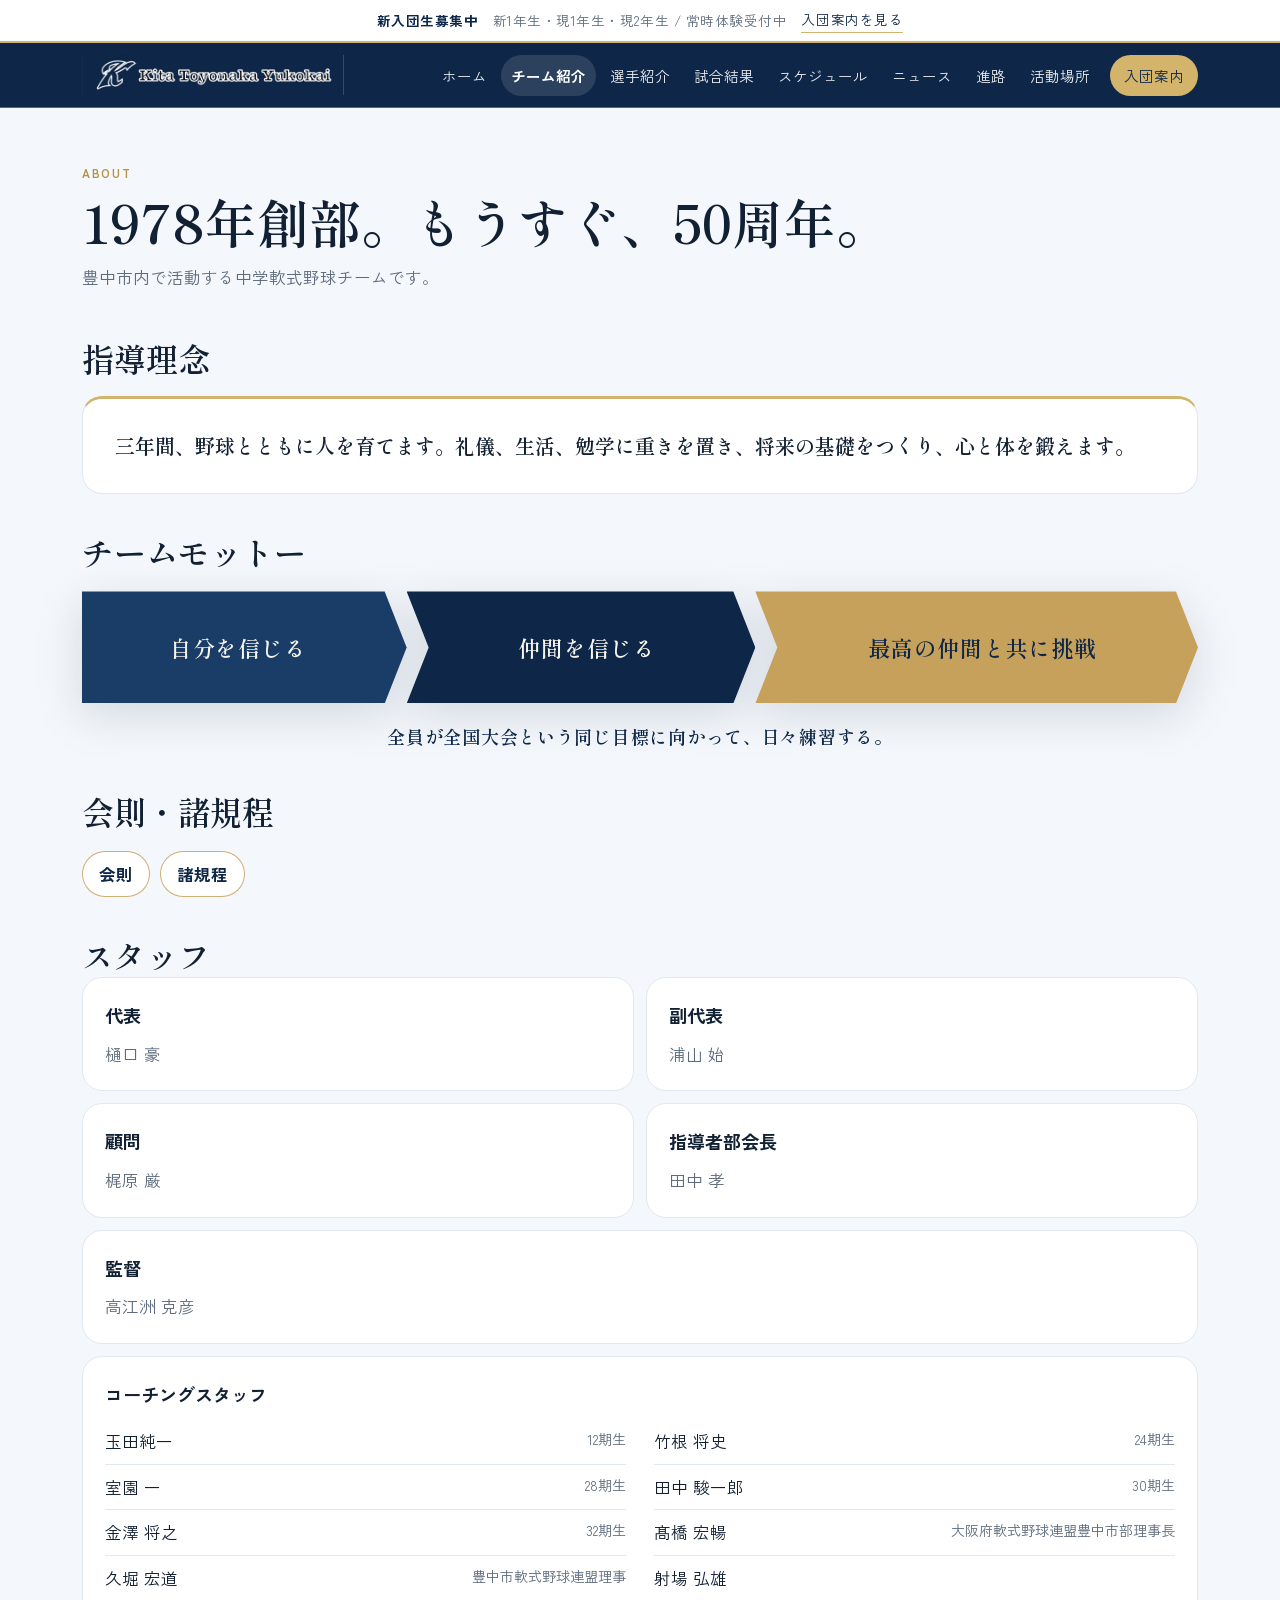
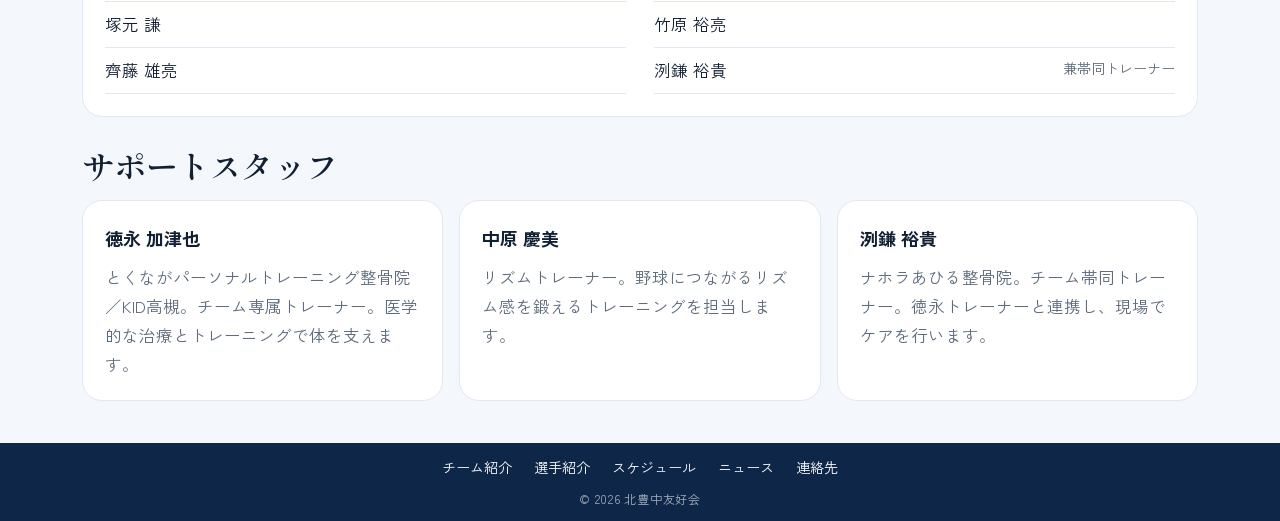
==== commit 1ecbf931: "update" ====
--- a/about.html
+++ b/about.html
@@ -89,6 +89,7 @@
               <li>射場 弘雄</li>
               <li>塚元 謙</li>
               <li>竹原 裕亮</li>
+              <li>齊藤 雄亮</li>
               <li>洌鎌 裕貴<span>兼帯同トレーナー</span></li>
             </ul>
           </article>
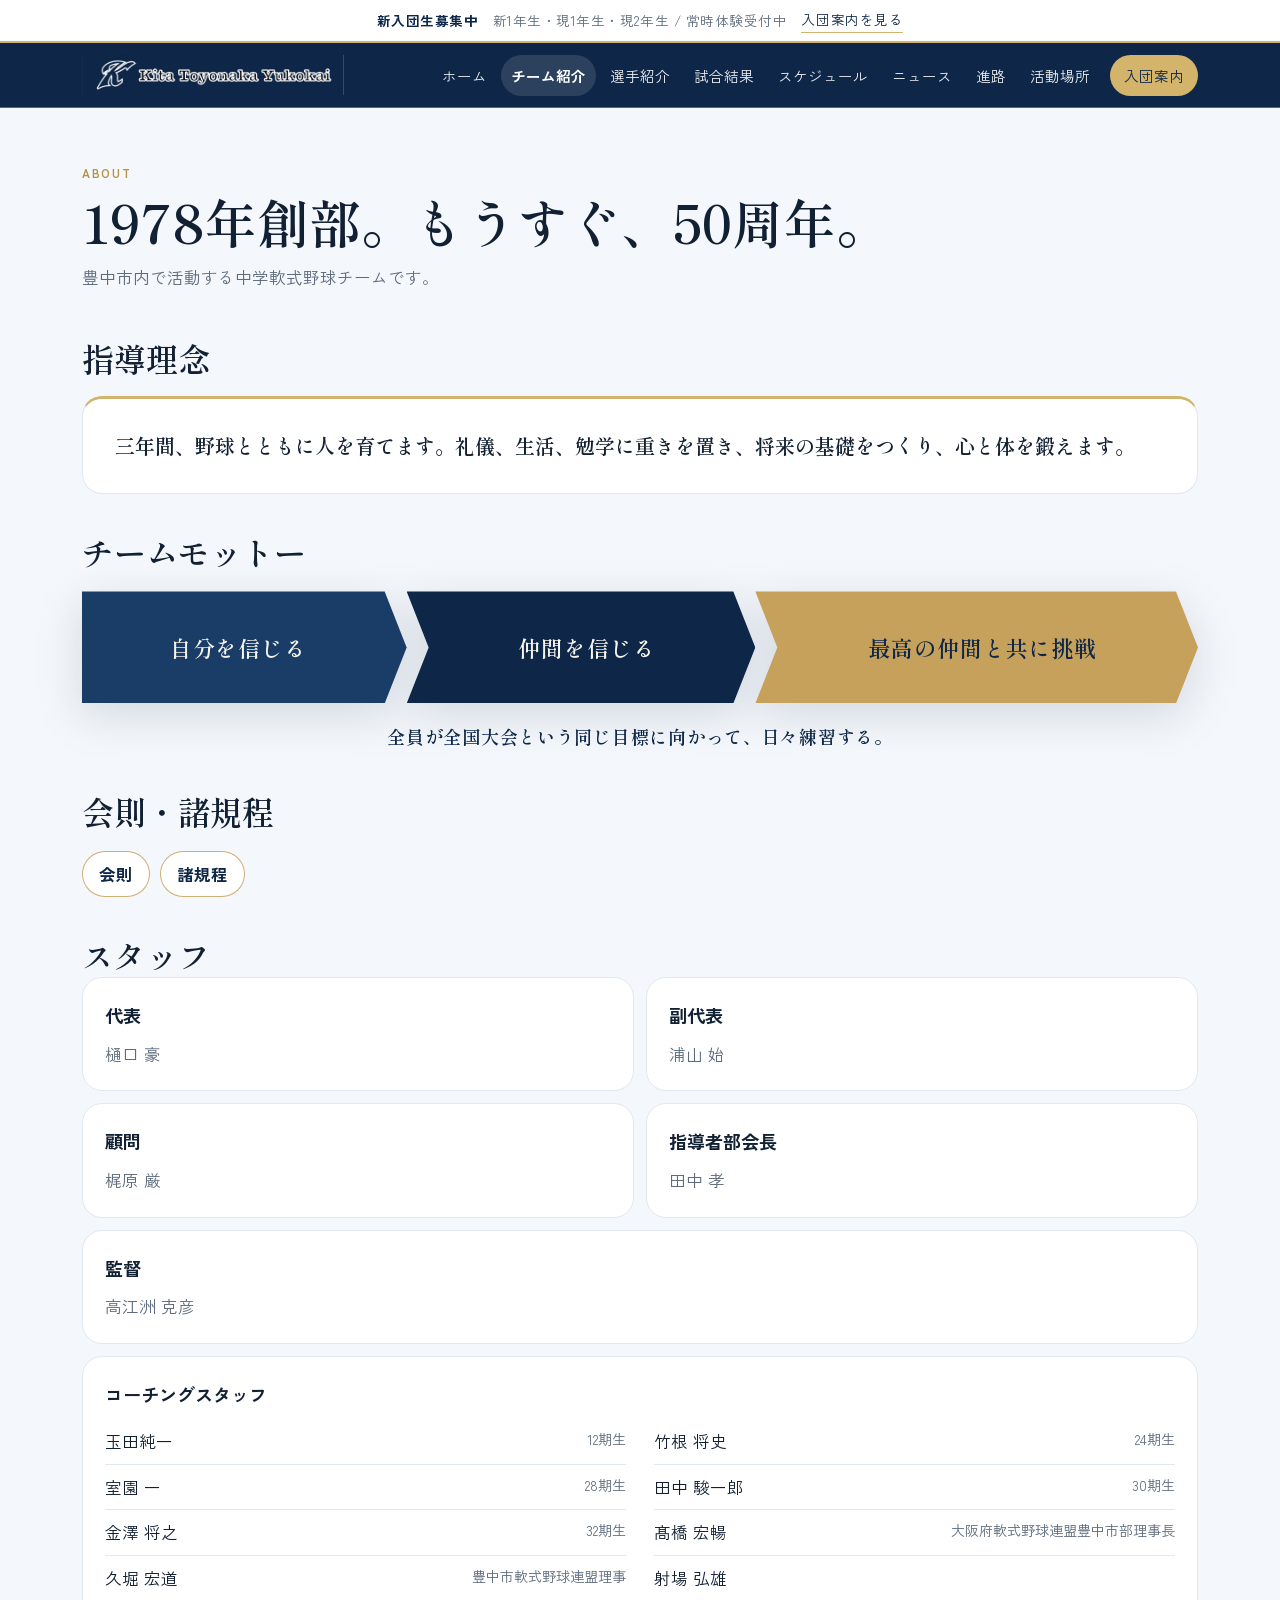
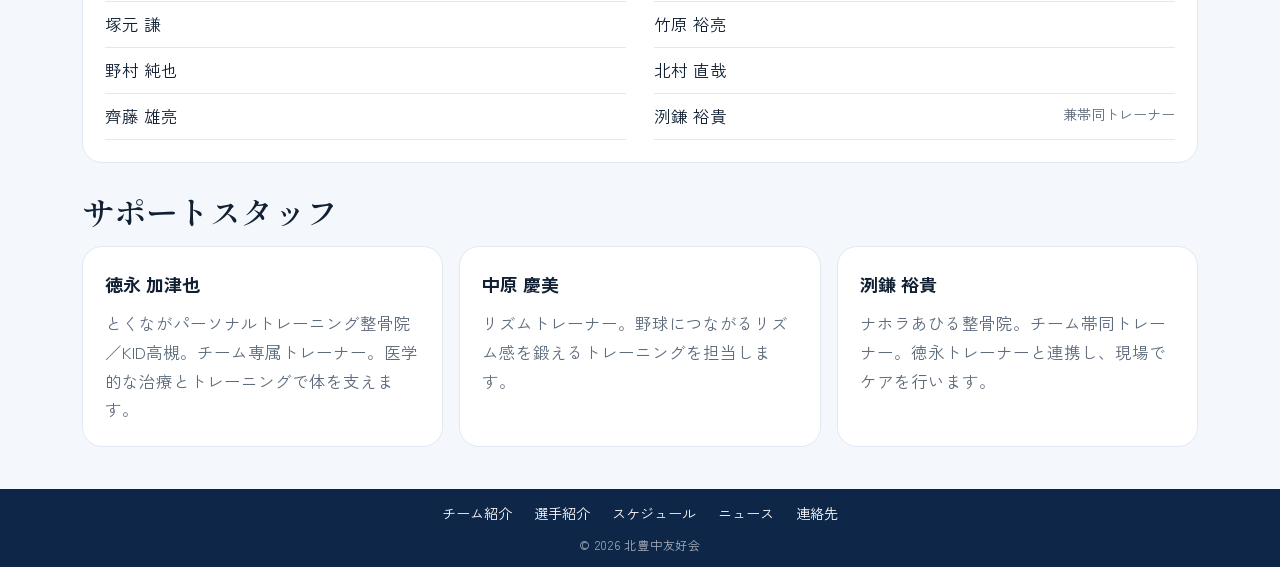
==== commit 6586525e: "update staff" ====
--- a/about.html
+++ b/about.html
@@ -89,6 +89,8 @@
               <li>射場 弘雄</li>
               <li>塚元 謙</li>
               <li>竹原 裕亮</li>
+              <li>野村 純也</li>
+              <li>北村 直哉</li>
               <li>齊藤 雄亮</li>
               <li>洌鎌 裕貴<span>兼帯同トレーナー</span></li>
             </ul>
